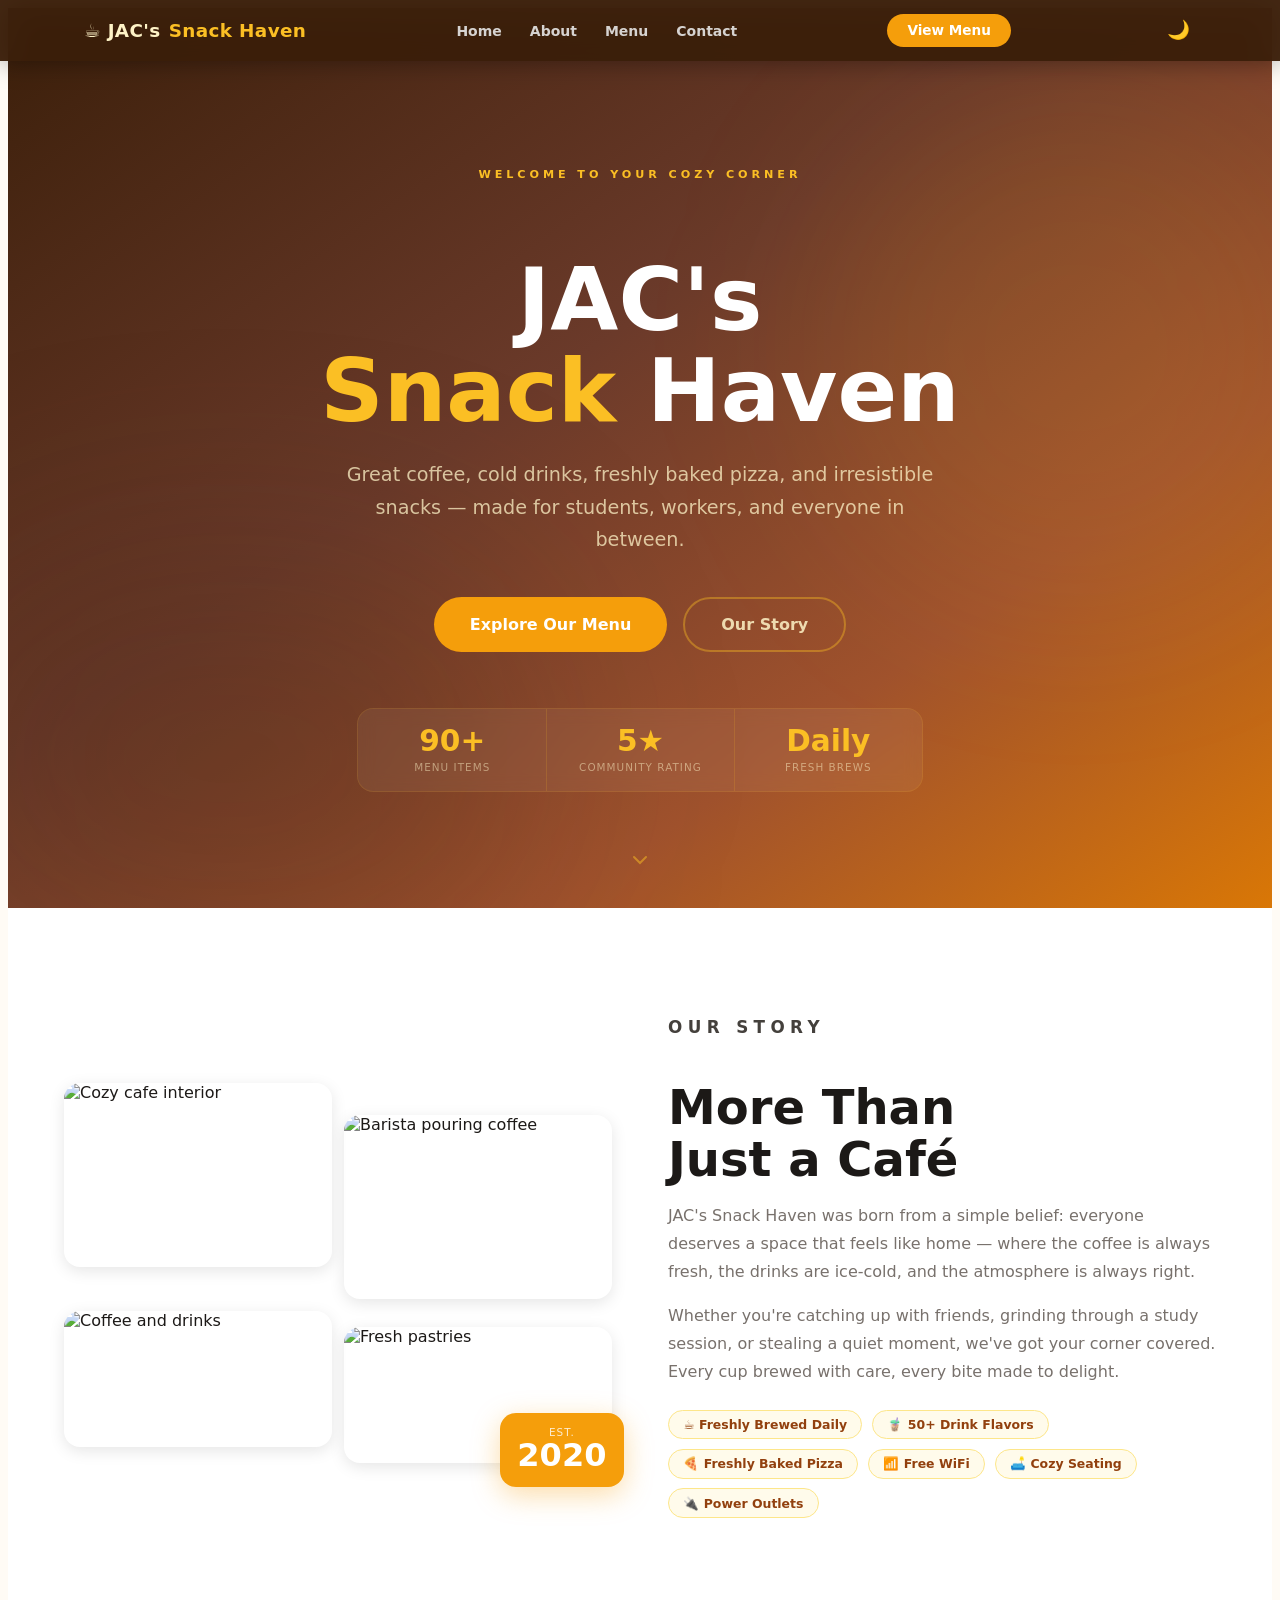
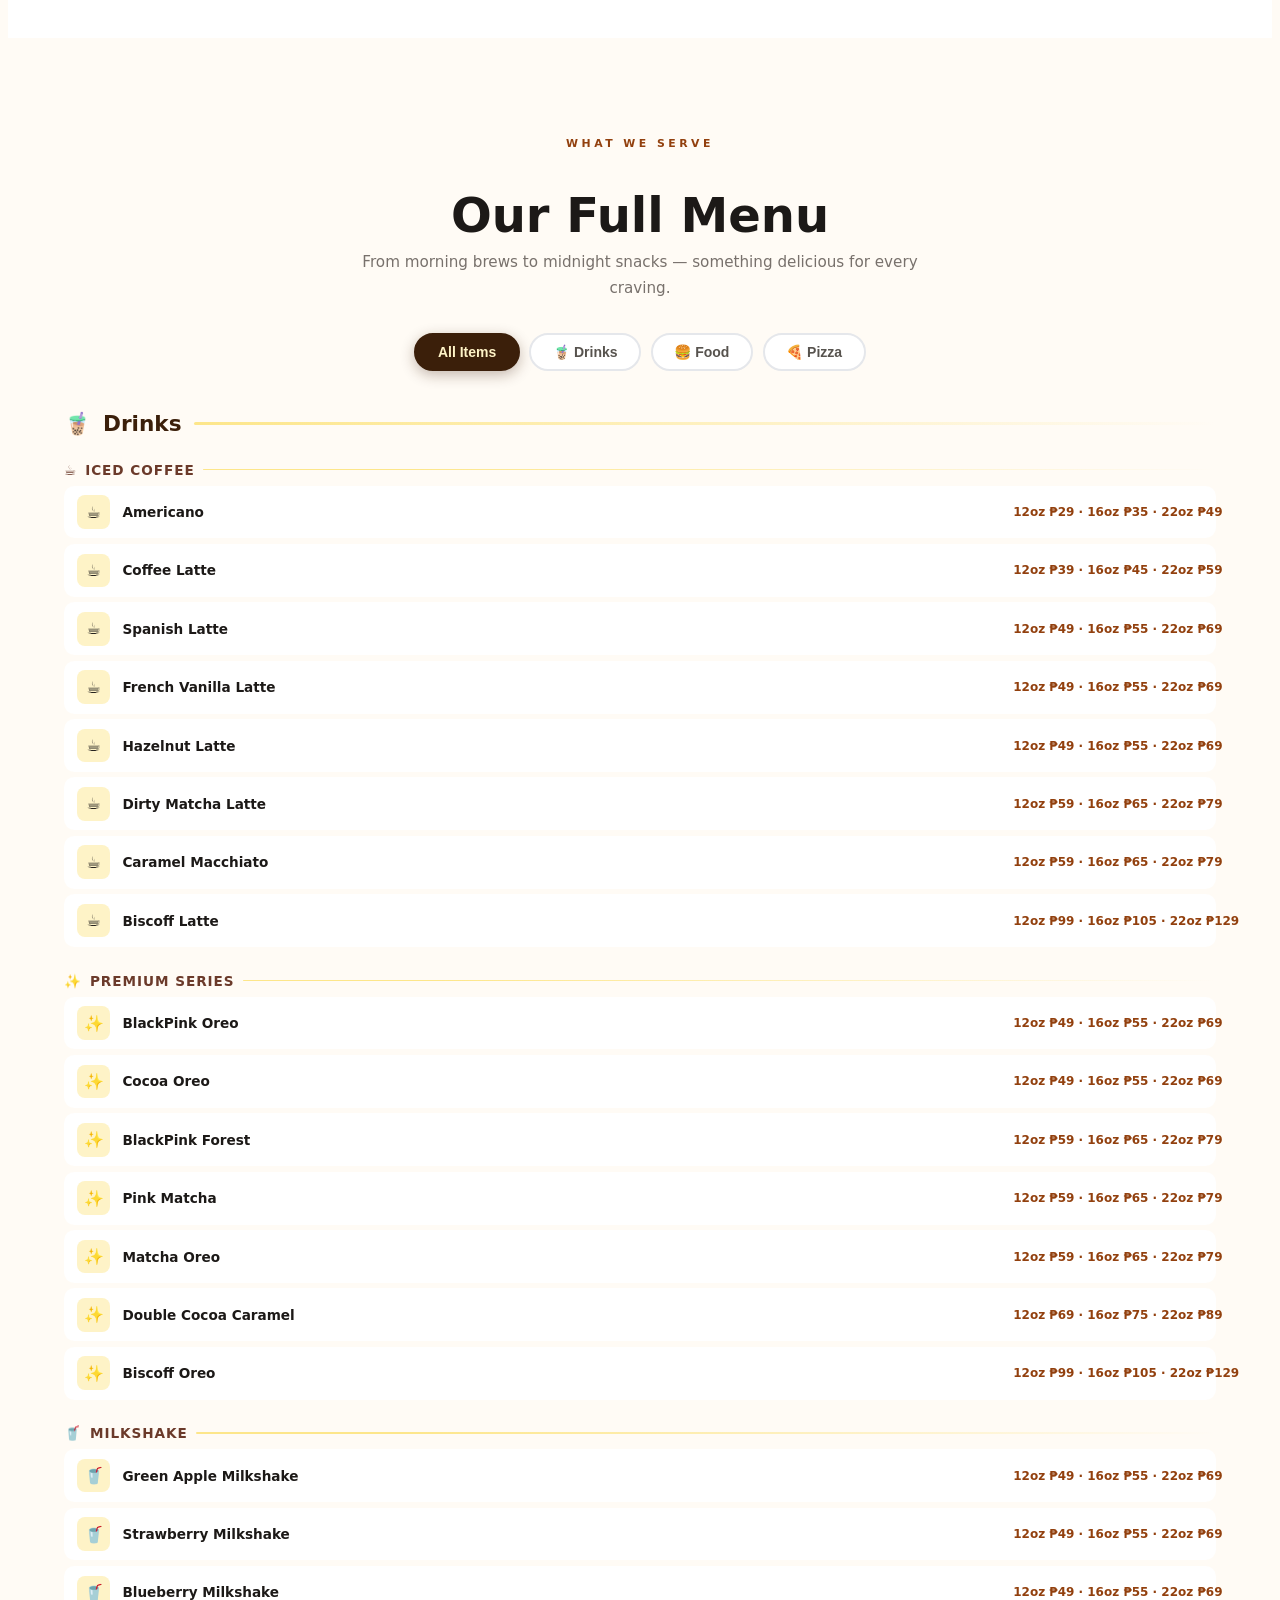
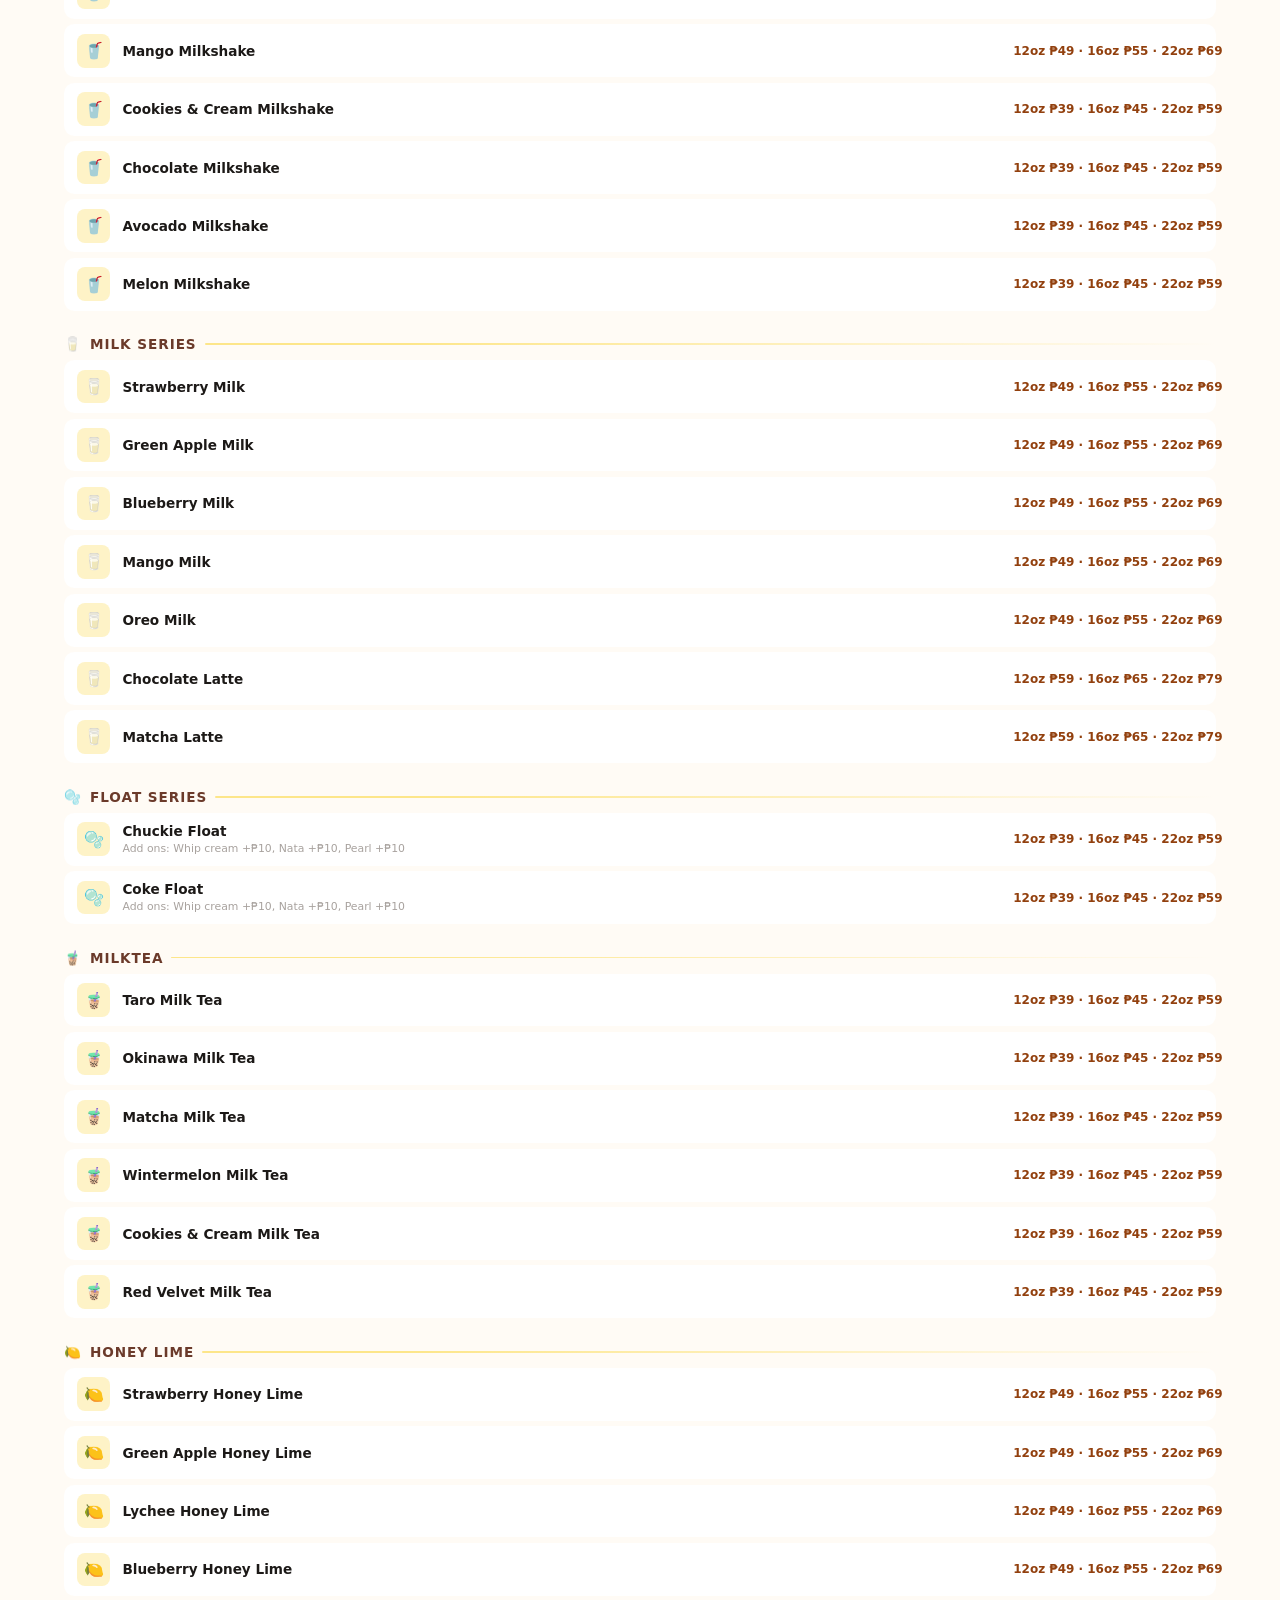
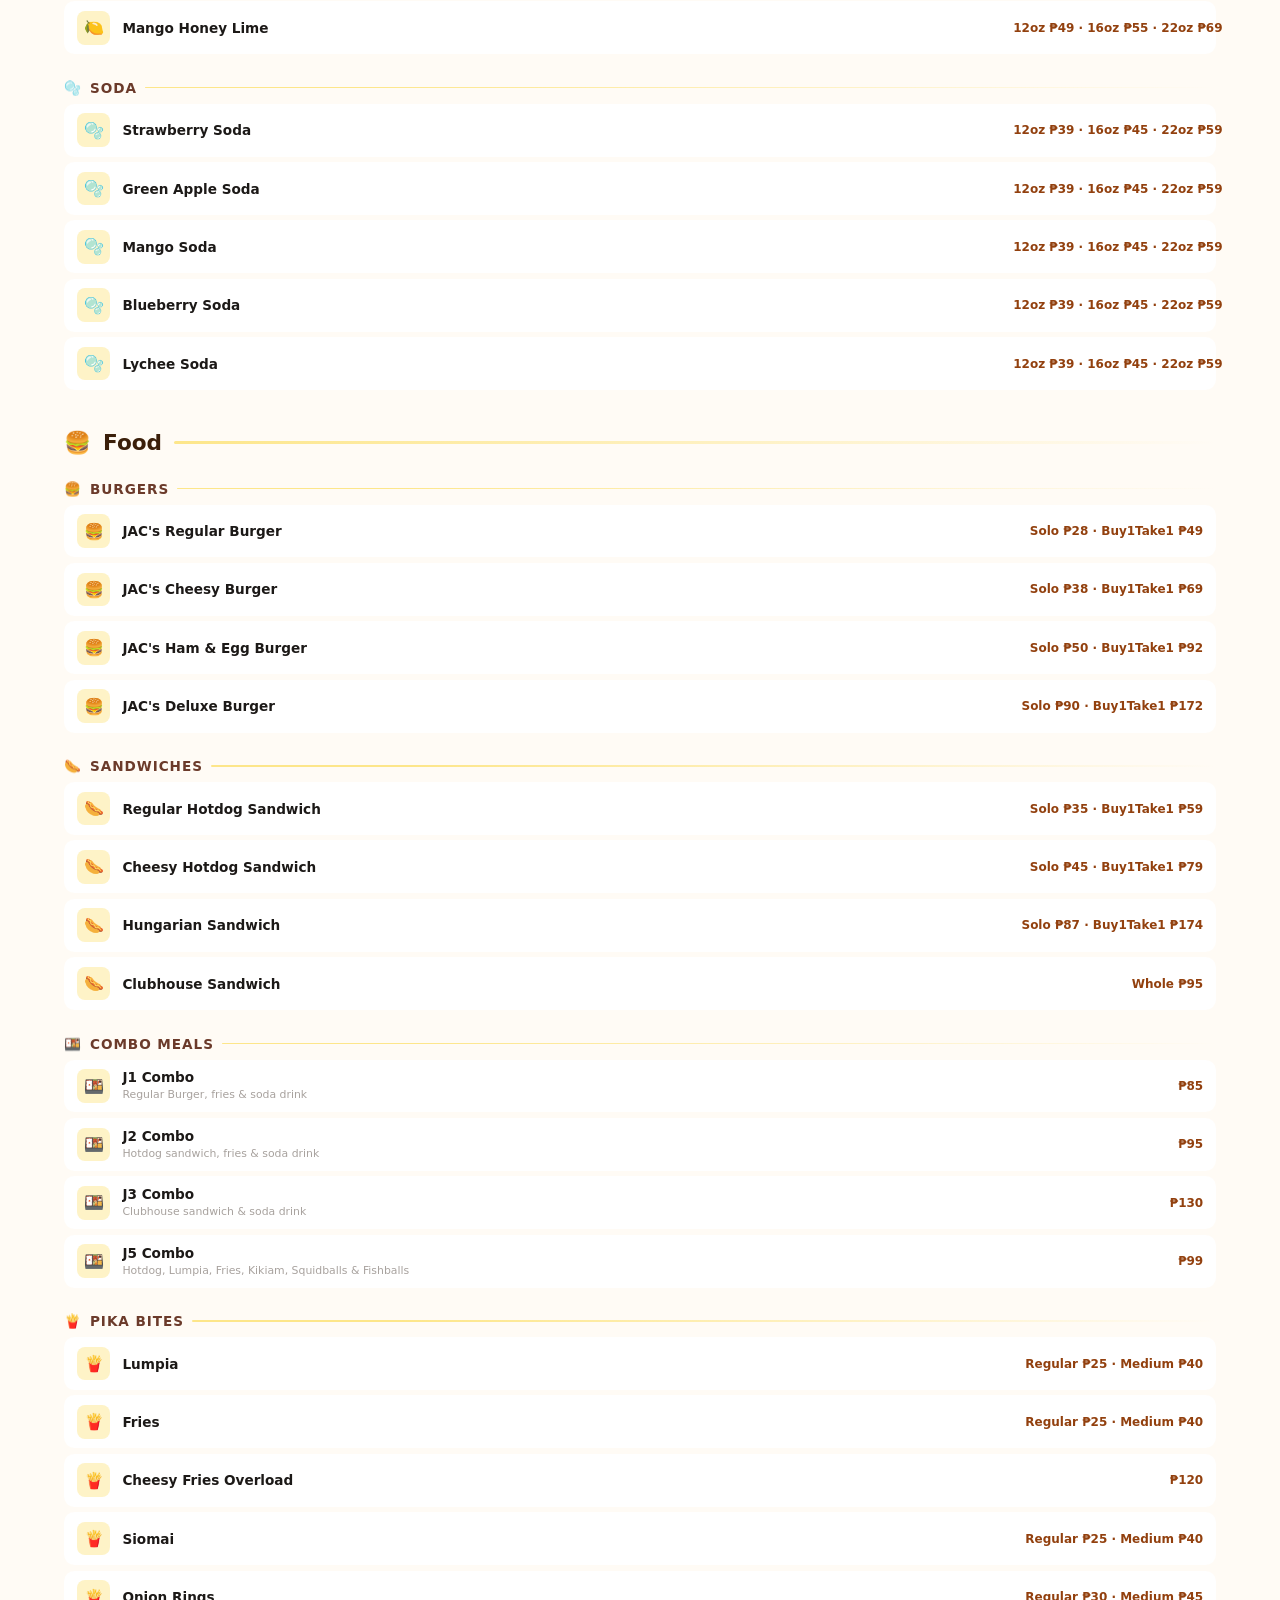
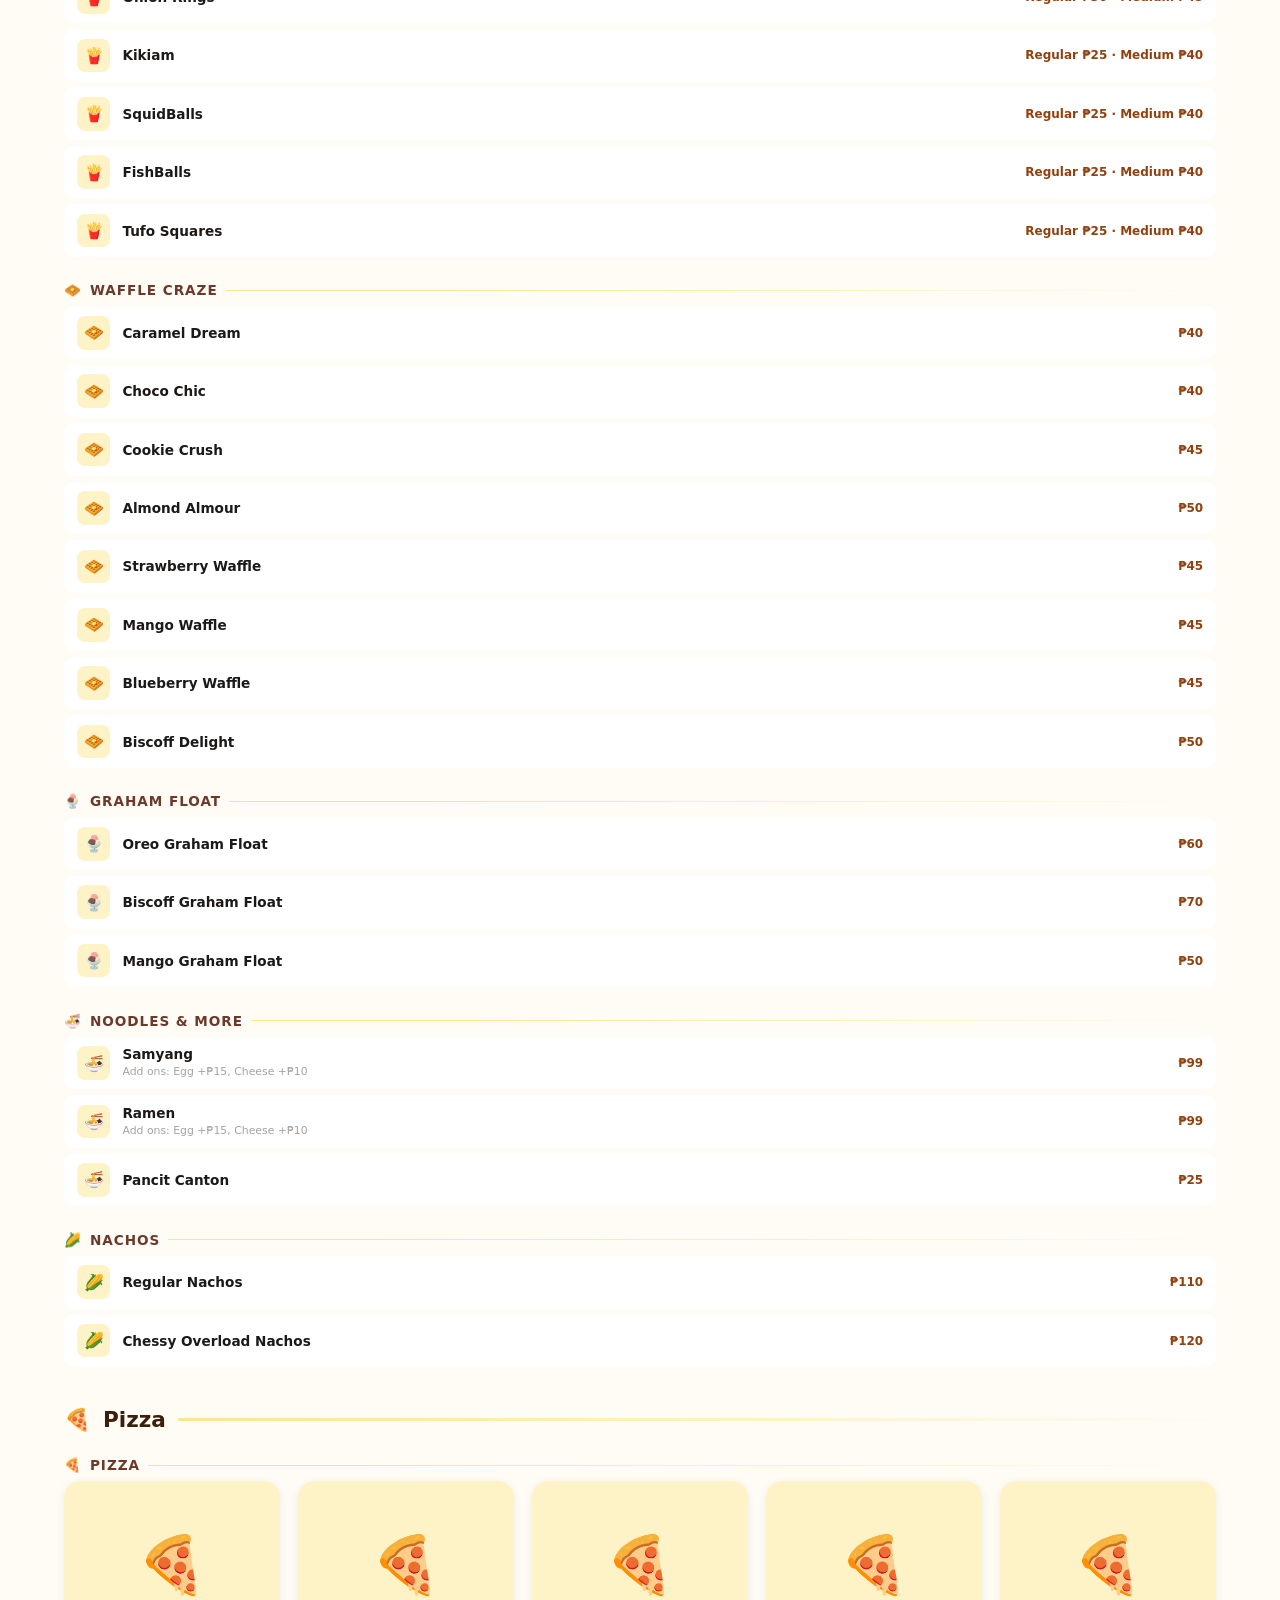
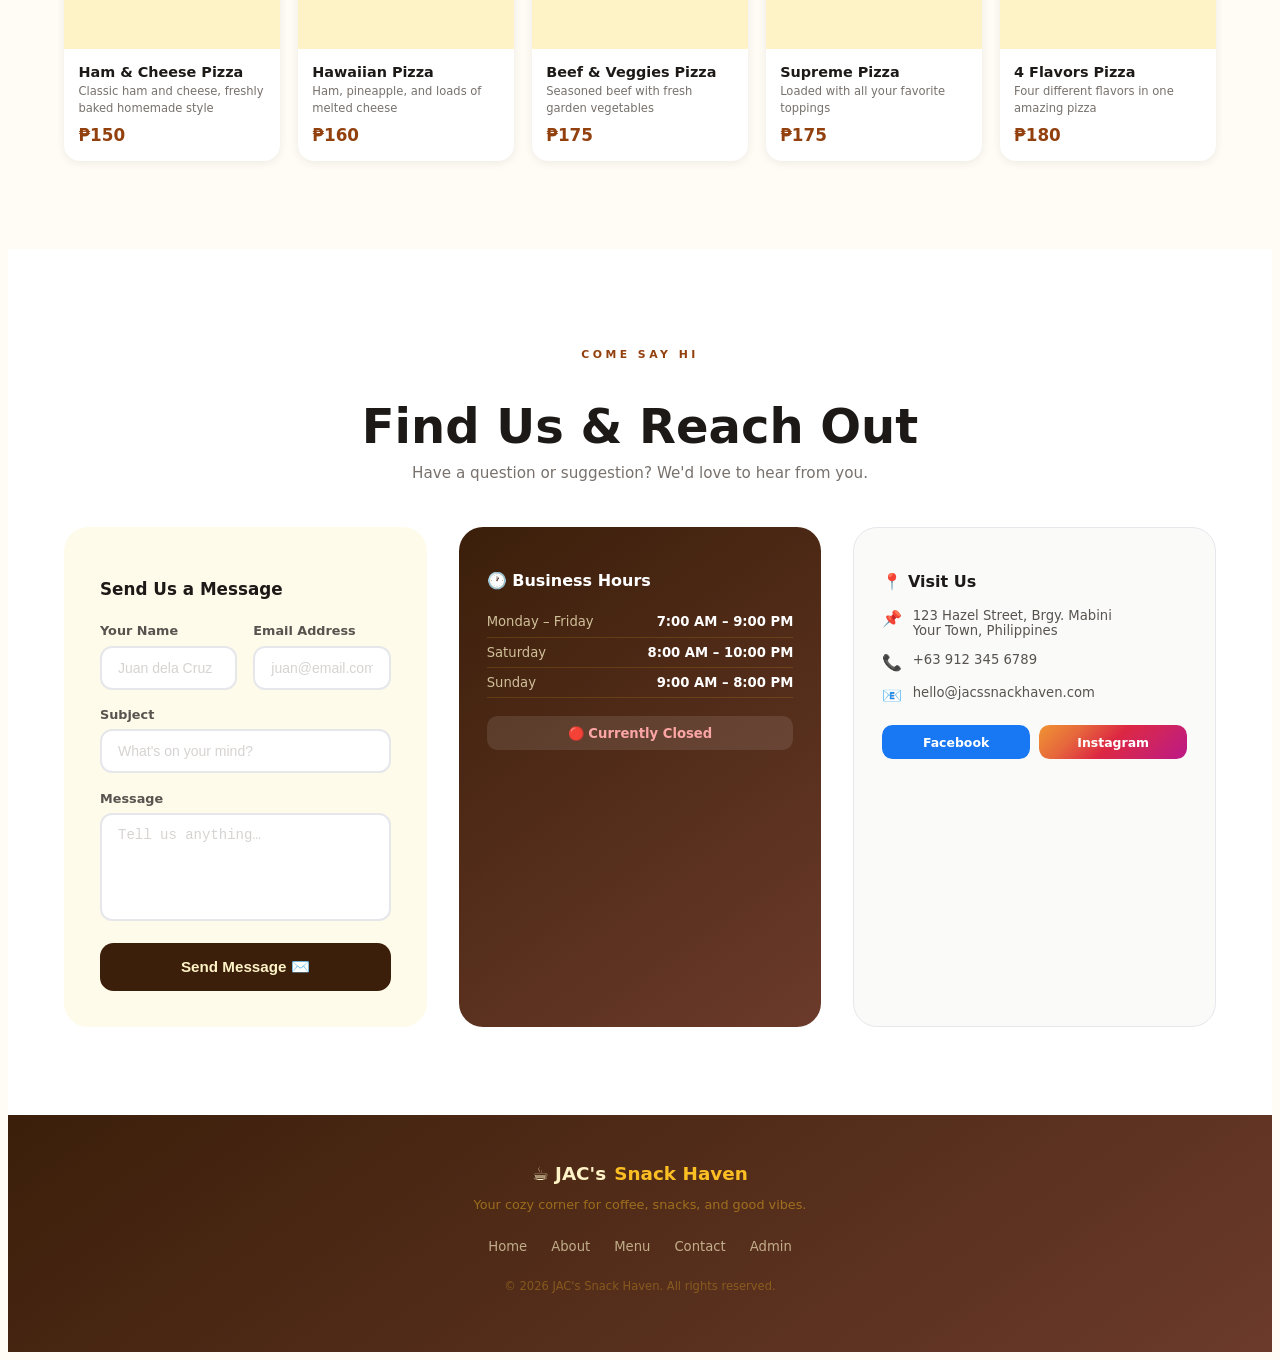
==== index.html @ d4aa2b1a "new update" ====
<!DOCTYPE html>
<html lang="en">
<head>
  <meta charset="UTF-8" />
  <meta name="viewport" content="width=device-width, initial-scale=1.0" />
  <title>JAC's Snack Haven — Coffee, Drinks & Snacks</title>
  <meta name="description" content="JAC's Snack Haven — Your cozy corner for coffee, cold drinks, pizza, and all-day snacks." />
  <link rel="stylesheet" href="css/styles.css" />
  <script>(function(){var t=localStorage.getItem('theme')||(window.matchMedia('(prefers-color-scheme: dark)').matches?'dark':'light');document.documentElement.setAttribute('data-theme',t);})();</script>
</head>

<body>

<!-- ═══════════════════════════ NAVBAR ════════════════════════════ -->
<nav id="navbar">
  <div class="nav-inner">
    <a href="#home" class="nav-logo">☕ JAC's <span>Snack Haven</span></a>

    <ul class="nav-links">
      <li><a href="#home">Home</a></li>
      <li><a href="#about">About</a></li>
      <li><a href="#menu">Menu</a></li>
      <li><a href="#contact">Contact</a></li>
    </ul>

    <a href="#menu" class="nav-cta">View Menu</a>

    <button id="darkToggle" class="dark-toggle" aria-label="Switch to dark mode" title="Toggle dark mode">🌙</button>

    <button id="hamburger" class="hamburger" aria-label="Open menu">
      <svg width="24" height="24" fill="none" stroke="currentColor" stroke-width="2" stroke-linecap="round">
        <line x1="3" y1="6"  x2="21" y2="6"/>
        <line x1="3" y1="12" x2="21" y2="12"/>
        <line x1="3" y1="18" x2="21" y2="18"/>
      </svg>
    </button>
  </div>

  <div id="mobileMenu">
    <a href="#home">Home</a>
    <a href="#about">About</a>
    <a href="#menu">Menu</a>
    <a href="#contact">Contact</a>
  </div>
</nav>


<!-- ═══════════════════════════ HERO ══════════════════════════════ -->
<section id="home" class="hero">
  <div class="hero-blob-1"></div>
  <div class="hero-blob-2"></div>

  <div class="hero-content">
    <p class="hero-eyebrow fade-up">Welcome to Your Cozy Corner</p>

    <h1 class="hero-title fade-up delay-1">
      JAC's<br><em>Snack</em> Haven
    </h1>

    <p class="hero-sub fade-up delay-2">
      Great coffee, cold drinks, freshly baked pizza, and irresistible snacks —
      made for students, workers, and everyone in between.
    </p>

    <div class="hero-btns fade-up delay-3">
      <a href="#menu"  class="btn-primary">Explore Our Menu</a>
      <a href="#about" class="btn-outline">Our Story</a>
    </div>

    <div class="hero-stats fade-up delay-4">
      <div class="hero-stat">
        <div class="hero-stat-num">90+</div>
        <div class="hero-stat-lbl">Menu Items</div>
      </div>
      <div class="hero-stat">
        <div class="hero-stat-num">5★</div>
        <div class="hero-stat-lbl">Community Rating</div>
      </div>
      <div class="hero-stat">
        <div class="hero-stat-num">Daily</div>
        <div class="hero-stat-lbl">Fresh Brews</div>
      </div>
    </div>
  </div>

  <a href="#about" class="scroll-hint" aria-label="Scroll down">
    <svg width="24" height="24" fill="none" stroke="currentColor" stroke-width="2" stroke-linecap="round">
      <polyline points="6 9 12 15 18 9"/>
    </svg>
  </a>
</section>


<!-- ═══════════════════════════ ABOUT ═════════════════════════════ -->
<section id="about" class="section">
  <div class="section-inner">
    <div class="about-grid">

      <div class="about-collage">
        <img src="https://images.unsplash.com/photo-1554118811-1e0d58224f24?w=400&h=320&fit=crop"
             alt="Cozy cafe interior" class="collage-img-1">
        <img src="https://images.unsplash.com/photo-1509042239860-f550ce710b93?w=400&h=360&fit=crop"
             alt="Barista pouring coffee" class="collage-img-2">
        <img src="https://images.unsplash.com/photo-1481833761820-0509d3217039?w=400&h=260&fit=crop"
             alt="Coffee and drinks" class="collage-img-3">
        <img src="https://images.unsplash.com/photo-1555507036-ab1f4038808a?w=400&h=260&fit=crop"
             alt="Fresh pastries" class="collage-img-4">
        <div class="about-badge">
          <div class="about-badge-small">Est.</div>
          <div class="about-badge-year">2020</div>
        </div>
      </div>

      <div class="about-body">
        <p class="section-eyebrow">Our Story</p>
        <h2 class="section-title">More Than<br>Just a Café</h2>
        <p>JAC's Snack Haven was born from a simple belief: everyone deserves a space that feels like home — where the coffee is always fresh, the drinks are ice-cold, and the atmosphere is always right.</p>
        <p>Whether you're catching up with friends, grinding through a study session, or stealing a quiet moment, we've got your corner covered. Every cup brewed with care, every bite made to delight.</p>
        <div class="pills">
          <span class="pill">☕ Freshly Brewed Daily</span>
          <span class="pill">🧋 50+ Drink Flavors</span>
          <span class="pill">🍕 Freshly Baked Pizza</span>
          <span class="pill">📶 Free WiFi</span>
          <span class="pill">🛋️ Cozy Seating</span>
          <span class="pill">🔌 Power Outlets</span>
        </div>
      </div>

    </div>
  </div>
</section>


<!-- ═══════════════════════════ MENU ══════════════════════════════ -->
<section id="menu" class="section">
  <div class="section-inner">
    <div style="text-align:center; margin-bottom:2rem;">
      <p class="section-eyebrow">What We Serve</p>
      <h2 class="section-title" style="margin-bottom:0.5rem;">Our Full Menu</h2>
      <p class="section-sub" style="margin:0 auto;">From morning brews to midnight snacks — something delicious for every craving.</p>
    </div>

    <div class="menu-tabs">
      <button class="tab-btn active" data-cat="all">All Items</button>
      <button class="tab-btn" data-cat="drinks">🧋 Drinks</button>
      <button class="tab-btn" data-cat="food">🍔 Food</button>
      <button class="tab-btn" data-cat="pizza">🍕 Pizza</button>
    </div>

    <div id="menuContent"></div>
  </div>
</section>


<!-- ═══════════════════════════ CONTACT ═══════════════════════════ -->
<section id="contact" class="section">
  <div class="section-inner">
    <div style="text-align:center; margin-bottom:2.5rem;">
      <p class="section-eyebrow">Come Say Hi</p>
      <h2 class="section-title" style="margin-bottom:0.5rem;">Find Us & Reach Out</h2>
      <p class="section-sub" style="margin:0 auto;">Have a question or suggestion? We'd love to hear from you.</p>
    </div>

    <div class="contact-grid">

      <!-- Form -->
      <div class="contact-form-wrap">
        <h3 style="font-size:1.05rem;font-weight:800;margin-bottom:1.5rem;">Send Us a Message</h3>
        <form id="contactForm" novalidate>
          <div class="form-row">
            <div class="form-group">
              <label class="form-label">Your Name</label>
              <input class="form-input" type="text" required placeholder="Juan dela Cruz">
            </div>
            <div class="form-group">
              <label class="form-label">Email Address</label>
              <input class="form-input" type="email" required placeholder="juan@email.com">
            </div>
          </div>
          <div class="form-group">
            <label class="form-label">Subject</label>
            <input class="form-input" type="text" placeholder="What's on your mind?">
          </div>
          <div class="form-group">
            <label class="form-label">Message</label>
            <textarea class="form-input" rows="5" required placeholder="Tell us anything…" style="resize:none;"></textarea>
          </div>
          <button type="submit" class="btn-submit">Send Message ✉️</button>
        </form>
        <div id="successMsg" class="success-msg">✅ Message sent! We'll get back to you soon.</div>
      </div>

      <!-- Hours -->
      <div class="hours-card">
        <h3>🕐 Business Hours</h3>
        <div class="hours-row"><span>Monday – Friday</span><span>7:00 AM – 9:00 PM</span></div>
        <div class="hours-row"><span>Saturday</span><span>8:00 AM – 10:00 PM</span></div>
        <div class="hours-row"><span>Sunday</span><span>9:00 AM – 8:00 PM</span></div>
        <div id="openStatus" class="open-badge"></div>
      </div>

      <!-- Location -->
      <div class="location-card">
        <h3>📍 Visit Us</h3>
        <div class="loc-row"><span class="loc-icon">📌</span><span>123 Hazel Street, Brgy. Mabini<br>Your Town, Philippines</span></div>
        <div class="loc-row"><span class="loc-icon">📞</span><span>+63 912 345 6789</span></div>
        <div class="loc-row"><span class="loc-icon">📧</span><span>hello@jacssnackhaven.com</span></div>
        <div class="social-row">
          <a href="#" class="social-btn social-fb">Facebook</a>
          <a href="#" class="social-btn social-ig">Instagram</a>
        </div>
      </div>

    </div>
  </div>
</section>


<!-- ═══════════════════════════ FOOTER ════════════════════════════ -->
<footer class="footer">
  <div class="footer-logo">☕ JAC's <span>Snack Haven</span></div>
  <p class="footer-tagline">Your cozy corner for coffee, snacks, and good vibes.</p>
  <ul class="footer-links">
    <li><a href="#home">Home</a></li>
    <li><a href="#about">About</a></li>
    <li><a href="#menu">Menu</a></li>
    <li><a href="#contact">Contact</a></li>
    <li><a href="admin/index.html">Admin</a></li>
  </ul>
  <p class="footer-copy">© 2026 JAC's Snack Haven. All rights reserved.</p>
</footer>


<script src="js/data.js"></script>
<script src="js/main.js"></script>
</body>
</html>
---- css/styles.css ----
/* ── Variables ──────────────────────────────────────────────────────────── */
:root {
  --brew-dark:      #3B1F0A;
  --brew-medium:    #6B3A2A;
  --brew-light:     #A0522D;
  --amber-400:      #FBBF24;
  --amber-500:      #F59E0B;
  --cream:          #FFFBF5;
  --text-main:      #1C1917;
  --text-muted:     #78716C;
  --bg-surface:     #fff;
  --bg-surface-alt: #fafaf9;
  --bg-tint:        #fffbeb;
  --border-color:   #e5e7eb;
}

/* ── Base ───────────────────────────────────────────────────────────────── */
*, *::before, *::after { box-sizing: border-box; }
html { scroll-behavior: smooth; }
body { font-family: system-ui, -apple-system, sans-serif; background: var(--cream); color: var(--text-main); -webkit-font-smoothing: antialiased; }

::-webkit-scrollbar { width: 7px; }
::-webkit-scrollbar-track { background: var(--cream); }
::-webkit-scrollbar-thumb { background: var(--brew-light); border-radius: 99px; }

/* ── Animations ─────────────────────────────────────────────────────────── */
@keyframes fadeUp {
  from { opacity: 0; transform: translateY(22px); }
  to   { opacity: 1; transform: translateY(0); }
}
@keyframes scrollBounce {
  0%, 100% { transform: translateX(-50%) translateY(0); }
  50%       { transform: translateX(-50%) translateY(-8px); }
}

.fade-up  { animation: fadeUp 0.75s ease both; }
.delay-1  { animation-delay: 0.12s; }
.delay-2  { animation-delay: 0.24s; }
.delay-3  { animation-delay: 0.38s; }
.delay-4  { animation-delay: 0.54s; }

/* ── Navbar ─────────────────────────────────────────────────────────────── */
#navbar {
  position: fixed;
  top: 0; left: 0; right: 0;
  z-index: 100;
  background: rgba(59, 31, 10, 0.96);
  backdrop-filter: blur(14px);
  -webkit-backdrop-filter: blur(14px);
  box-shadow: 0 2px 24px rgba(0,0,0,0.35);
  transition: padding 0.3s ease;
}

.nav-inner {
  max-width: 72rem;
  margin: 0 auto;
  padding: 0.85rem 1.25rem;
  display: flex;
  align-items: center;
  justify-content: space-between;
}

.nav-logo {
  display: flex; align-items: center; gap: 0.5rem;
  text-decoration: none;
  font-size: 1.15rem;
  font-weight: 800;
  color: #fef3c7;
  letter-spacing: 0.02em;
  white-space: nowrap;
}
.nav-logo span { color: var(--amber-400); }

.nav-links {
  display: flex; align-items: center; gap: 1.75rem;
  list-style: none; margin: 0; padding: 0;
}
.nav-links a {
  text-decoration: none;
  font-size: 0.875rem;
  font-weight: 600;
  color: #d6d3d1;
  transition: color 0.2s;
}
.nav-links a:hover { color: var(--amber-400); }

.nav-cta {
  display: inline-flex; align-items: center;
  background: var(--amber-500);
  color: #fff;
  font-size: 0.85rem;
  font-weight: 700;
  padding: 0.55rem 1.25rem;
  border-radius: 9999px;
  text-decoration: none;
  transition: background 0.2s, box-shadow 0.2s, transform 0.15s;
}
.nav-cta:hover {
  background: var(--amber-400);
  box-shadow: 0 6px 18px rgba(245,158,11,0.35);
  transform: translateY(-1px);
}

.hamburger {
  display: none;
  background: none;
  border: none;
  cursor: pointer;
  color: #d6d3d1;
  padding: 4px;
}
.hamburger svg { display: block; }

#mobileMenu {
  display: none;
  background: var(--brew-dark);
  border-top: 1px solid rgba(251,191,36,0.15);
  padding: 0.75rem 1.25rem 1rem;
}
#mobileMenu.open { display: block; }
#mobileMenu a {
  display: block;
  padding: 0.6rem 0;
  text-decoration: none;
  font-size: 0.9rem;
  font-weight: 600;
  color: #d6d3d1;
  border-bottom: 1px solid rgba(255,255,255,0.06);
  transition: color 0.2s;
}
#mobileMenu a:hover { color: var(--amber-400); }

@media (max-width: 767px) {
  .nav-links, .nav-cta { display: none; }
  .hamburger { display: block; }
}

/* ── Hero ───────────────────────────────────────────────────────────────── */
.hero {
  min-height: 100svh;
  display: flex; align-items: center; justify-content: center;
  position: relative;
  overflow: hidden;
  background: linear-gradient(145deg, var(--brew-dark) 0%, var(--brew-medium) 42%, var(--brew-light) 72%, #D97706 100%);
}
.hero-blob-1 {
  position: absolute; top: 5rem; right: -4rem;
  width: 520px; height: 520px;
  background: rgba(251,191,36,0.09);
  border-radius: 9999px;
  filter: blur(90px);
  pointer-events: none;
}
.hero-blob-2 {
  position: absolute; bottom: -3rem; left: -5rem;
  width: 600px; height: 400px;
  background: rgba(59,31,10,0.2);
  border-radius: 9999px;
  filter: blur(110px);
  pointer-events: none;
}
.hero-content {
  position: relative; z-index: 1;
  text-align: center;
  padding: 7rem 1.25rem 5rem;
  max-width: 56rem;
  margin: 0 auto;
}
.hero-eyebrow {
  color: var(--amber-400);
  font-size: 0.7rem;
  font-weight: 800;
  letter-spacing: 0.35em;
  text-transform: uppercase;
  margin-bottom: 1.1rem;
}
.hero-title {
  font-size: clamp(3rem, 10vw, 5.5rem);
  font-weight: 900;
  color: #fff;
  line-height: 1.04;
  margin-bottom: 1.4rem;
}
.hero-title em { color: var(--amber-400); font-style: normal; }
.hero-sub {
  font-size: clamp(1rem, 2.5vw, 1.2rem);
  color: rgba(254,243,199,0.75);
  max-width: 38rem;
  margin: 0 auto 2.5rem;
  line-height: 1.7;
}
.hero-btns {
  display: flex; flex-wrap: wrap; gap: 1rem;
  justify-content: center;
  margin-bottom: 3.5rem;
}
.btn-primary {
  display: inline-flex; align-items: center;
  background: var(--amber-500);
  color: #fff;
  font-weight: 700;
  font-size: 1rem;
  padding: 1rem 2.25rem;
  border-radius: 9999px;
  text-decoration: none;
  transition: background 0.2s, box-shadow 0.2s, transform 0.15s;
}
.btn-primary:hover {
  background: var(--amber-400);
  box-shadow: 0 8px 24px rgba(245,158,11,0.35);
  transform: translateY(-2px);
}
.btn-outline {
  display: inline-flex; align-items: center;
  border: 2px solid rgba(251,191,36,0.4);
  color: rgba(254,243,199,0.85);
  font-weight: 600;
  font-size: 1rem;
  padding: 1rem 2.25rem;
  border-radius: 9999px;
  text-decoration: none;
  transition: border-color 0.2s, color 0.2s;
}
.btn-outline:hover { border-color: var(--amber-400); color: var(--amber-400); }

.hero-stats {
  display: inline-grid;
  grid-template-columns: repeat(3, 1fr);
  background: rgba(255,255,255,0.06);
  backdrop-filter: blur(8px);
  border: 1px solid rgba(251,191,36,0.12);
  border-radius: 1rem;
  overflow: hidden;
}
.hero-stat { padding: 1.1rem 2rem; text-align: center; }
.hero-stat + .hero-stat { border-left: 1px solid rgba(251,191,36,0.15); }
.hero-stat-num {
  font-size: 1.85rem;
  font-weight: 900;
  color: var(--amber-400);
  line-height: 1;
}
.hero-stat-lbl {
  font-size: 0.65rem;
  color: rgba(254,243,199,0.5);
  text-transform: uppercase;
  letter-spacing: 0.1em;
  margin-top: 0.3rem;
}

.scroll-hint {
  position: absolute;
  bottom: 2rem; left: 50%;
  transform: translateX(-50%);
  color: rgba(251,191,36,0.5);
  text-decoration: none;
  transition: color 0.2s;
  animation: scrollBounce 1.8s ease-in-out infinite;
}
.scroll-hint:hover { color: var(--amber-400); }

/* ── Section shared ─────────────────────────────────────────────────────── */
.section { padding: 5.5rem 1.25rem; }
.section-inner { max-width: 72rem; margin: 0 auto; }

#about   { background: var(--bg-surface); }
#menu    { background: var(--cream); }
#contact { background: var(--bg-surface); }
.section-eyebrow {
  font-size: 0.68rem;
  font-weight: 800;
  letter-spacing: 0.32em;
  text-transform: uppercase;
  color: #92400e;
  margin-bottom: 0.65rem;
}
.section-title {
  font-size: clamp(2rem, 5vw, 3rem);
  font-weight: 900;
  color: var(--text-main);
  line-height: 1.08;
  margin-bottom: 1rem;
}
.section-sub {
  color: var(--text-muted);
  max-width: 36rem;
  line-height: 1.7;
  font-size: 0.95rem;
}

/* ── About ──────────────────────────────────────────────────────────────── */
.about-grid {
  display: grid;
  grid-template-columns: 1fr 1fr;
  gap: 3.5rem;
  align-items: center;
}
@media (max-width: 767px) {
  .about-grid { grid-template-columns: 1fr; gap: 2rem; }
}

.about-collage {
  display: grid;
  grid-template-columns: 1fr 1fr;
  gap: 0.75rem;
  position: relative;
}
.about-collage img {
  width: 100%; object-fit: cover;
  border-radius: 1rem;
  box-shadow: 0 4px 16px rgba(0,0,0,0.1);
}
.collage-img-1 { height: 11.5rem; }
.collage-img-2 { height: 11.5rem; margin-top: 2rem; }
.collage-img-3 { height: 8.5rem; }
.collage-img-4 { height: 8.5rem; margin-top: 1rem; }

.about-badge {
  position: absolute;
  bottom: -1.5rem; right: -0.75rem;
  background: var(--amber-500);
  color: #fff;
  border-radius: 1rem;
  padding: 0.85rem 1.1rem;
  text-align: center;
  box-shadow: 0 8px 28px rgba(245,158,11,0.35);
  line-height: 1.1;
}
.about-badge-small { font-size: 0.65rem; text-transform: uppercase; letter-spacing: 0.1em; opacity: 0.8; }
.about-badge-year  { font-size: 2rem; font-weight: 900; }

.about-body { padding-bottom: 2rem; }
.about-body p { color: var(--text-muted); line-height: 1.75; margin-bottom: 1rem; }
.about-body p:first-of-type { font-size: 1.05rem; color: #44403c; }

.pills { display: flex; flex-wrap: wrap; gap: 0.6rem; margin-top: 1.5rem; }
.pill {
  display: inline-flex; align-items: center; gap: 0.35rem;
  background: #fffbeb;
  border: 1.5px solid #fde68a;
  color: #92400e;
  font-size: 0.78rem;
  font-weight: 600;
  padding: 0.4rem 0.9rem;
  border-radius: 9999px;
}

/* ── Menu Section ───────────────────────────────────────────────────────── */
.menu-tabs {
  display: flex;
  flex-wrap: wrap;
  justify-content: center;
  gap: 0.6rem;
  margin-bottom: 2rem;
}
.tab-btn {
  padding: 0.55rem 1.35rem;
  border-radius: 9999px;
  font-size: 0.875rem;
  font-weight: 600;
  border: 2px solid var(--border-color);
  background: var(--bg-surface);
  color: #57534e;
  cursor: pointer;
  transition: all 0.2s ease;
  white-space: nowrap;
}
.tab-btn:hover { border-color: #F59E0B; color: #92400e; }
.tab-btn.active {
  background: var(--brew-dark);
  color: #fef3c7;
  border-color: var(--brew-dark);
  box-shadow: 0 4px 14px rgba(59,31,10,0.3);
}

/* Category heading inside "All" tab */
.cat-header {
  display: flex; align-items: center; gap: 0.75rem;
  margin: 2.5rem 0 0.4rem;
  font-size: 1.35rem;
  font-weight: 900;
  color: var(--brew-dark);
}
.cat-header::after {
  content: '';
  flex: 1;
  height: 3px;
  background: linear-gradient(to right, #fde68a, transparent);
  border-radius: 99px;
}

/* Subcategory heading */
.sub-header {
  display: flex; align-items: center; gap: 0.5rem;
  margin: 1.6rem 0 0.5rem;
  font-size: 0.85rem;
  font-weight: 800;
  color: var(--brew-medium);
  text-transform: uppercase;
  letter-spacing: 0.07em;
}
.sub-header::after {
  content: '';
  flex: 1;
  height: 1.5px;
  background: linear-gradient(to right, #fde68a 20%, transparent);
  border-radius: 99px;
}

/* List of menu items (drinks / food) */
.menu-list {
  display: flex;
  flex-direction: column;
  gap: 0.35rem;
}

.menu-row {
  display: flex;
  align-items: center;
  gap: 0.75rem;
  padding: 0.6rem 0.8rem;
  border-radius: 0.65rem;
  background: var(--bg-surface);
  transition: background 0.15s, transform 0.15s;
}
.menu-row:hover { background: var(--bg-tint); transform: translateX(3px); }
.menu-row.unavailable { opacity: 0.38; pointer-events: none; }

.item-icon {
  width: 2.1rem; height: 2.1rem;
  display: flex; align-items: center; justify-content: center;
  background: #fef3c7;
  border-radius: 0.5rem;
  font-size: 1rem;
  flex-shrink: 0;
}
.item-info { flex: 1; min-width: 0; }
.item-name {
  font-weight: 600;
  font-size: 0.85rem;
  color: var(--text-main);
  white-space: nowrap;
  overflow: hidden;
  text-overflow: ellipsis;
}
.item-desc {
  font-size: 0.68rem;
  color: #a8a29e;
  margin-top: 2px;
  line-height: 1.4;
}
.item-price {
  font-size: 0.75rem;
  font-weight: 700;
  color: #92400e;
  text-align: right;
  flex-shrink: 0;
  max-width: 190px;
  white-space: nowrap;
}
.sold-out-tag {
  display: inline-block;
  background: #fef2f2;
  color: #ef4444;
  font-size: 0.58rem;
  font-weight: 700;
  padding: 1px 5px;
  border-radius: 4px;
  vertical-align: middle;
  margin-left: 4px;
  text-transform: uppercase;
}

/* Pizza card grid */
.pizza-grid {
  display: grid;
  grid-template-columns: repeat(auto-fill, minmax(190px, 1fr));
  gap: 1.1rem;
}

.pizza-card {
  background: var(--bg-surface);
  border-radius: 1rem;
  overflow: hidden;
  box-shadow: 0 2px 10px rgba(0,0,0,0.07);
  transition: transform 0.25s ease, box-shadow 0.25s ease;
}
.pizza-card:hover {
  transform: translateY(-5px);
  box-shadow: 0 14px 32px rgba(0,0,0,0.12);
}
.pizza-card.unavailable { opacity: 0.4; }

.pizza-img {
  height: 10.5rem;
  overflow: hidden;
  background: #fef3c7;
  display: flex; align-items: center; justify-content: center;
}
.pizza-img img { width: 100%; height: 100%; object-fit: cover; transition: transform 0.4s ease; }
.pizza-card:hover .pizza-img img { transform: scale(1.07); }
.pizza-img-ph { font-size: 3.5rem; line-height: 1; }

.pizza-body { padding: 0.9rem 0.9rem 1rem; }
.pizza-name { font-weight: 700; font-size: 0.9rem; color: var(--text-main); }
.pizza-desc { font-size: 0.72rem; color: var(--text-muted); margin-top: 0.2rem; line-height: 1.45; }
.pizza-price { font-size: 1.05rem; font-weight: 800; color: #92400e; margin-top: 0.55rem; }

/* ── Contact & Hours ────────────────────────────────────────────────────── */
.contact-grid {
  display: grid;
  grid-template-columns: 1fr 1fr 1fr;
  gap: 2rem;
}
@media (max-width: 1023px) {
  .contact-grid { grid-template-columns: 1fr 1fr; }
  .contact-form-wrap { grid-column: 1 / -1; }
}
@media (max-width: 599px) {
  .contact-grid { grid-template-columns: 1fr; }
}

.contact-form-wrap {
  background: var(--bg-tint);
  border-radius: 1.5rem;
  padding: 2.25rem;
}
.form-label {
  display: block;
  font-size: 0.8rem;
  font-weight: 700;
  color: #57534e;
  margin-bottom: 0.45rem;
}
.form-input {
  width: 100%;
  background: var(--bg-surface);
  border: 2px solid var(--border-color);
  border-radius: 0.75rem;
  padding: 0.75rem 1rem;
  font-size: 0.875rem;
  color: var(--text-main);
  outline: none;
  transition: border-color 0.2s, box-shadow 0.2s;
}
.form-input:focus {
  border-color: var(--amber-500);
  box-shadow: 0 0 0 3px rgba(245,158,11,0.15);
}
.form-input::placeholder { color: #d6d3d1; }
.form-row { display: grid; grid-template-columns: 1fr 1fr; gap: 1rem; }
@media (max-width: 479px) { .form-row { grid-template-columns: 1fr; } }

.form-group { margin-bottom: 1.1rem; }

.btn-submit {
  width: 100%;
  background: var(--brew-dark);
  color: #fef3c7;
  font-weight: 700;
  font-size: 0.95rem;
  padding: 0.95rem;
  border-radius: 0.85rem;
  border: none;
  cursor: pointer;
  transition: background 0.2s, box-shadow 0.2s, transform 0.15s;
}
.btn-submit:hover {
  background: var(--brew-medium);
  box-shadow: 0 8px 22px rgba(59,31,10,0.2);
  transform: translateY(-1px);
}
.btn-submit:active { transform: scale(0.98); }

.success-msg {
  display: none;
  margin-top: 1rem;
  background: #f0fdf4;
  border: 1.5px solid #86efac;
  color: #166534;
  border-radius: 0.75rem;
  padding: 0.85rem 1rem;
  text-align: center;
  font-weight: 600;
  font-size: 0.875rem;
}
.success-msg.show { display: block; }

.hours-card {
  border-radius: 1.5rem;
  padding: 1.75rem;
  color: #fff;
  background: linear-gradient(145deg, var(--brew-dark), var(--brew-medium));
}
.hours-card h3 { font-size: 1rem; font-weight: 800; margin-bottom: 1.1rem; }
.hours-row {
  display: flex; justify-content: space-between; align-items: center;
  font-size: 0.825rem; color: rgba(254,243,199,0.75);
  padding: 0.45rem 0;
  border-bottom: 1px solid rgba(251,191,36,0.15);
}
.hours-row:last-of-type { border-bottom: none; }
.hours-row span:last-child { font-weight: 700; color: #fff; }
.open-badge {
  margin-top: 1.1rem;
  background: rgba(255,255,255,0.1);
  border-radius: 0.65rem;
  padding: 0.6rem 1rem;
  text-align: center;
  font-size: 0.825rem;
  font-weight: 700;
}

.location-card {
  background: var(--bg-surface-alt);
  border: 1.5px solid var(--border-color);
  border-radius: 1.5rem;
  padding: 1.75rem;
}
.location-card h3 { font-size: 1rem; font-weight: 800; color: var(--text-main); margin-bottom: 1.1rem; }
.loc-row {
  display: flex; align-items: flex-start; gap: 0.65rem;
  font-size: 0.825rem; color: #57534e;
  margin-bottom: 0.85rem;
}
.loc-icon { font-size: 1rem; flex-shrink: 0; margin-top: 0.05rem; }
.social-row { display: grid; grid-template-columns: 1fr 1fr; gap: 0.6rem; margin-top: 1.25rem; }
.social-btn {
  display: flex; align-items: center; justify-content: center;
  padding: 0.6rem;
  border-radius: 0.65rem;
  font-size: 0.78rem;
  font-weight: 700;
  color: #fff;
  text-decoration: none;
  transition: opacity 0.2s;
}
.social-btn:hover { opacity: 0.88; }
.social-fb   { background: #1877F2; }
.social-ig   { background: linear-gradient(135deg, #f09433, #e6683c, #dc2743, #cc2366, #bc1888); }

/* ── Footer ─────────────────────────────────────────────────────────────── */
.footer {
  background: linear-gradient(145deg, var(--brew-dark), var(--brew-medium));
  color: rgba(254,243,199,0.7);
  padding: 3rem 1.25rem;
  text-align: center;
}
.footer-logo {
  display: flex; align-items: center; justify-content: center; gap: 0.5rem;
  font-size: 1.15rem; font-weight: 800;
  color: #fef3c7;
  margin-bottom: 0.5rem;
}
.footer-logo span { color: var(--amber-400); }
.footer-tagline { font-size: 0.8rem; color: rgba(251,191,36,0.45); margin-bottom: 1.5rem; }
.footer-links {
  display: flex; flex-wrap: wrap; justify-content: center; gap: 1.5rem;
  margin-bottom: 1.5rem;
  list-style: none; padding: 0; margin-top: 0;
}
.footer-links a { color: rgba(254,243,199,0.65); text-decoration: none; font-size: 0.825rem; transition: color 0.2s; }
.footer-links a:hover { color: var(--amber-400); }
.footer-copy { font-size: 0.72rem; color: rgba(251,191,36,0.3); }

/* ── Dark mode ──────────────────────────────────────────────────────────── */
body {
  transition: background-color 0.3s ease, color 0.3s ease;
}

.dark-toggle {
  background: none;
  border: none;
  cursor: pointer;
  color: #d6d3d1;
  padding: 4px 6px;
  font-size: 1.15rem;
  line-height: 1;
  border-radius: 0.5rem;
  transition: color 0.2s, background 0.2s;
}
.dark-toggle:hover { background: rgba(255,255,255,0.08); }

[data-theme="dark"] {
  --cream:          #0f0a06;
  --text-main:      #fef3c7;
  --text-muted:     #a8a29e;
  --bg-surface:     #1a1209;
  --bg-surface-alt: #231810;
  --bg-tint:        #2a1e0d;
  --border-color:   #3d2814;
}

[data-theme="dark"] ::-webkit-scrollbar-track { background: #0f0a06; }
[data-theme="dark"] ::-webkit-scrollbar-thumb { background: var(--brew-medium); }

[data-theme="dark"] .section-eyebrow { color: var(--amber-400); }
[data-theme="dark"] .section-sub     { color: var(--text-muted); }

[data-theme="dark"] .cat-header { color: var(--amber-400); }
[data-theme="dark"] .sub-header { color: #d97706; }

[data-theme="dark"] .about-body p              { color: var(--text-muted); }
[data-theme="dark"] .about-body p:first-of-type { color: var(--text-main); }

[data-theme="dark"] .pill {
  background: #2a1e0d;
  border-color: #5d3a1a;
  color: var(--amber-400);
}

[data-theme="dark"] .tab-btn { color: var(--text-muted); }
[data-theme="dark"] .tab-btn:hover { border-color: var(--amber-500); color: var(--amber-400); }
[data-theme="dark"] .tab-btn.active {
  background: var(--amber-500);
  color: #fff;
  border-color: var(--amber-500);
  box-shadow: 0 4px 14px rgba(245,158,11,0.3);
}

[data-theme="dark"] .menu-row:hover { background: var(--bg-tint); }
[data-theme="dark"] .item-icon  { background: #2a1e0d; }
[data-theme="dark"] .item-name  { color: var(--text-main); }
[data-theme="dark"] .item-price { color: var(--amber-400); }
[data-theme="dark"] .item-desc  { color: var(--text-muted); }

[data-theme="dark"] .sold-out-tag {
  background: #450a0a;
  color: #fca5a5;
}

[data-theme="dark"] .pizza-card {
  box-shadow: 0 2px 10px rgba(0,0,0,0.35);
}
[data-theme="dark"] .pizza-card:hover {
  box-shadow: 0 14px 32px rgba(0,0,0,0.45);
}
[data-theme="dark"] .pizza-img   { background: #2a1e0d; }
[data-theme="dark"] .pizza-name  { color: var(--text-main); }
[data-theme="dark"] .pizza-desc  { color: var(--text-muted); }
[data-theme="dark"] .pizza-price { color: var(--amber-400); }

[data-theme="dark"] .contact-form-wrap h3 { color: var(--text-main); }
[data-theme="dark"] .form-label           { color: var(--text-muted); }
[data-theme="dark"] .form-input           { color: var(--text-main); }
[data-theme="dark"] .form-input::placeholder { color: #5d4e42; }

[data-theme="dark"] .success-msg {
  background: #052e16;
  border-color: #166534;
  color: #86efac;
}

[data-theme="dark"] .location-card h3 { color: var(--text-main); }
[data-theme="dark"] .loc-row          { color: var(--text-muted); }
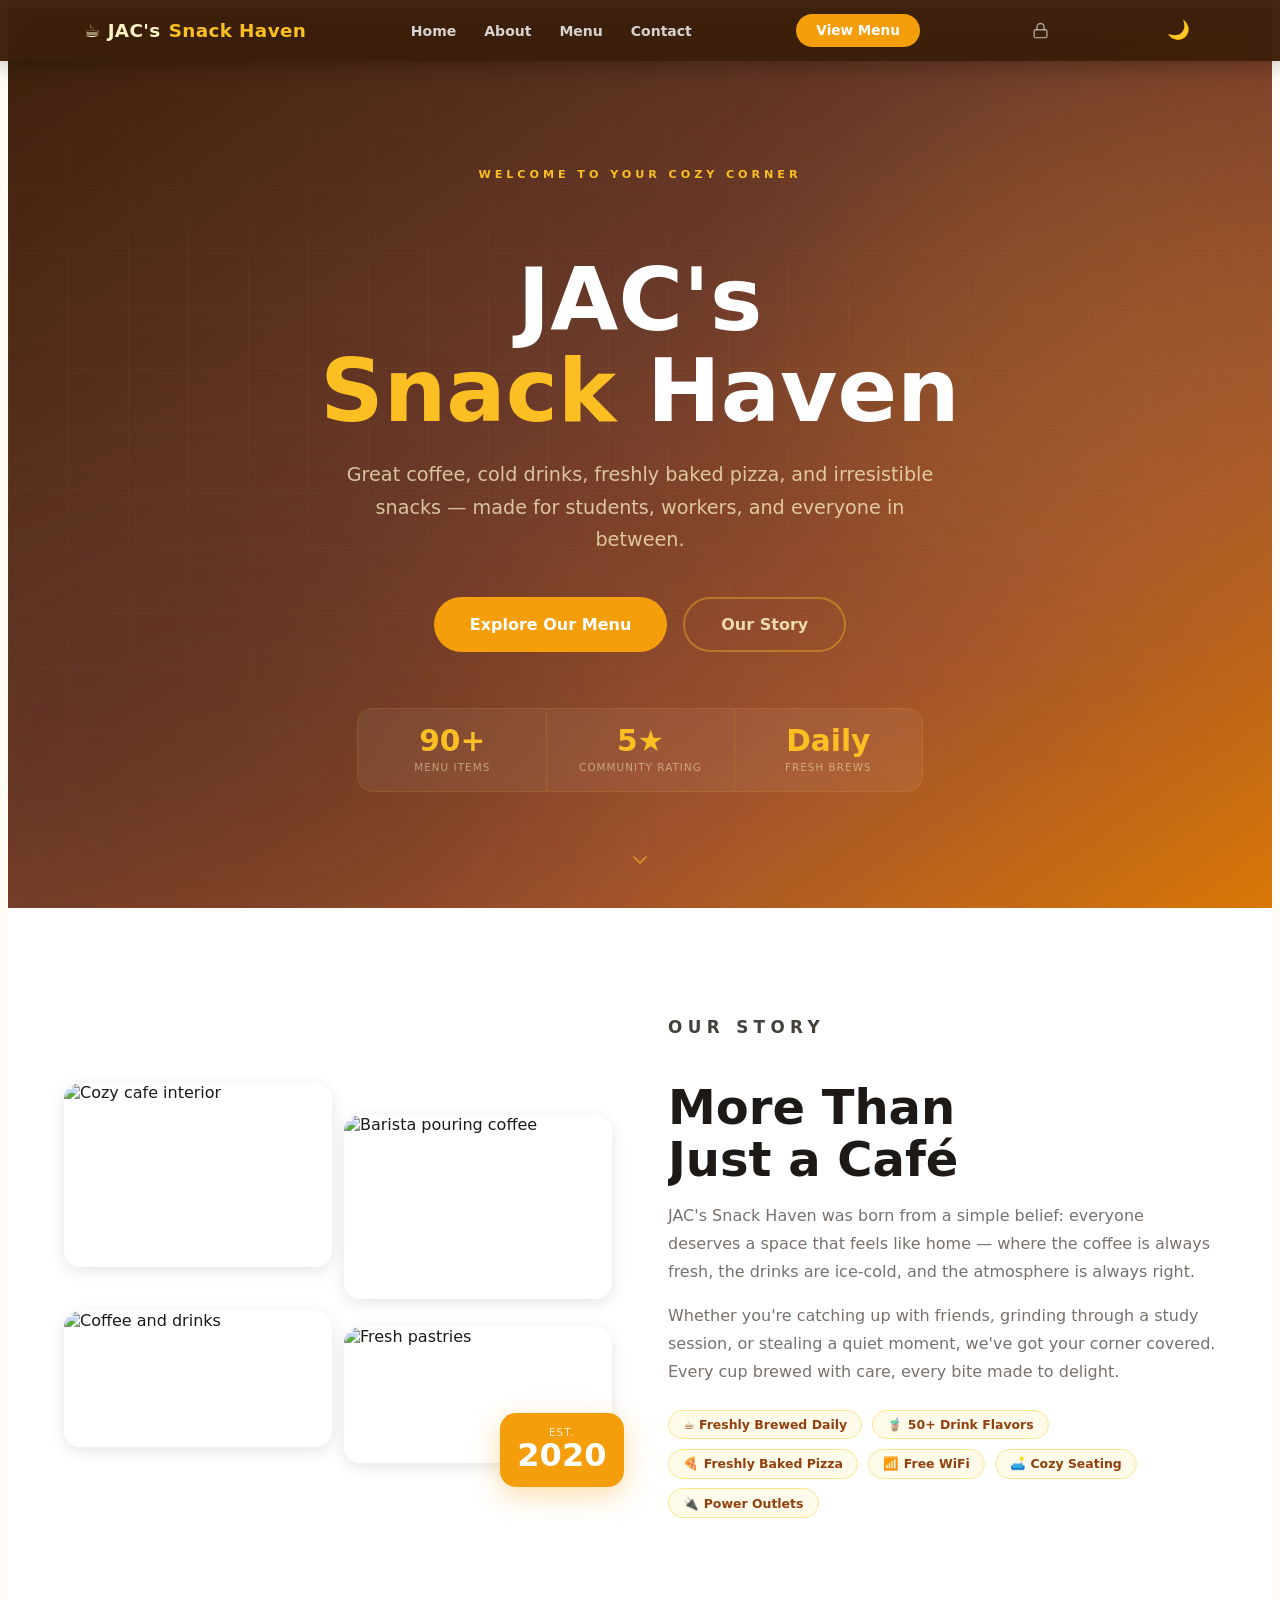
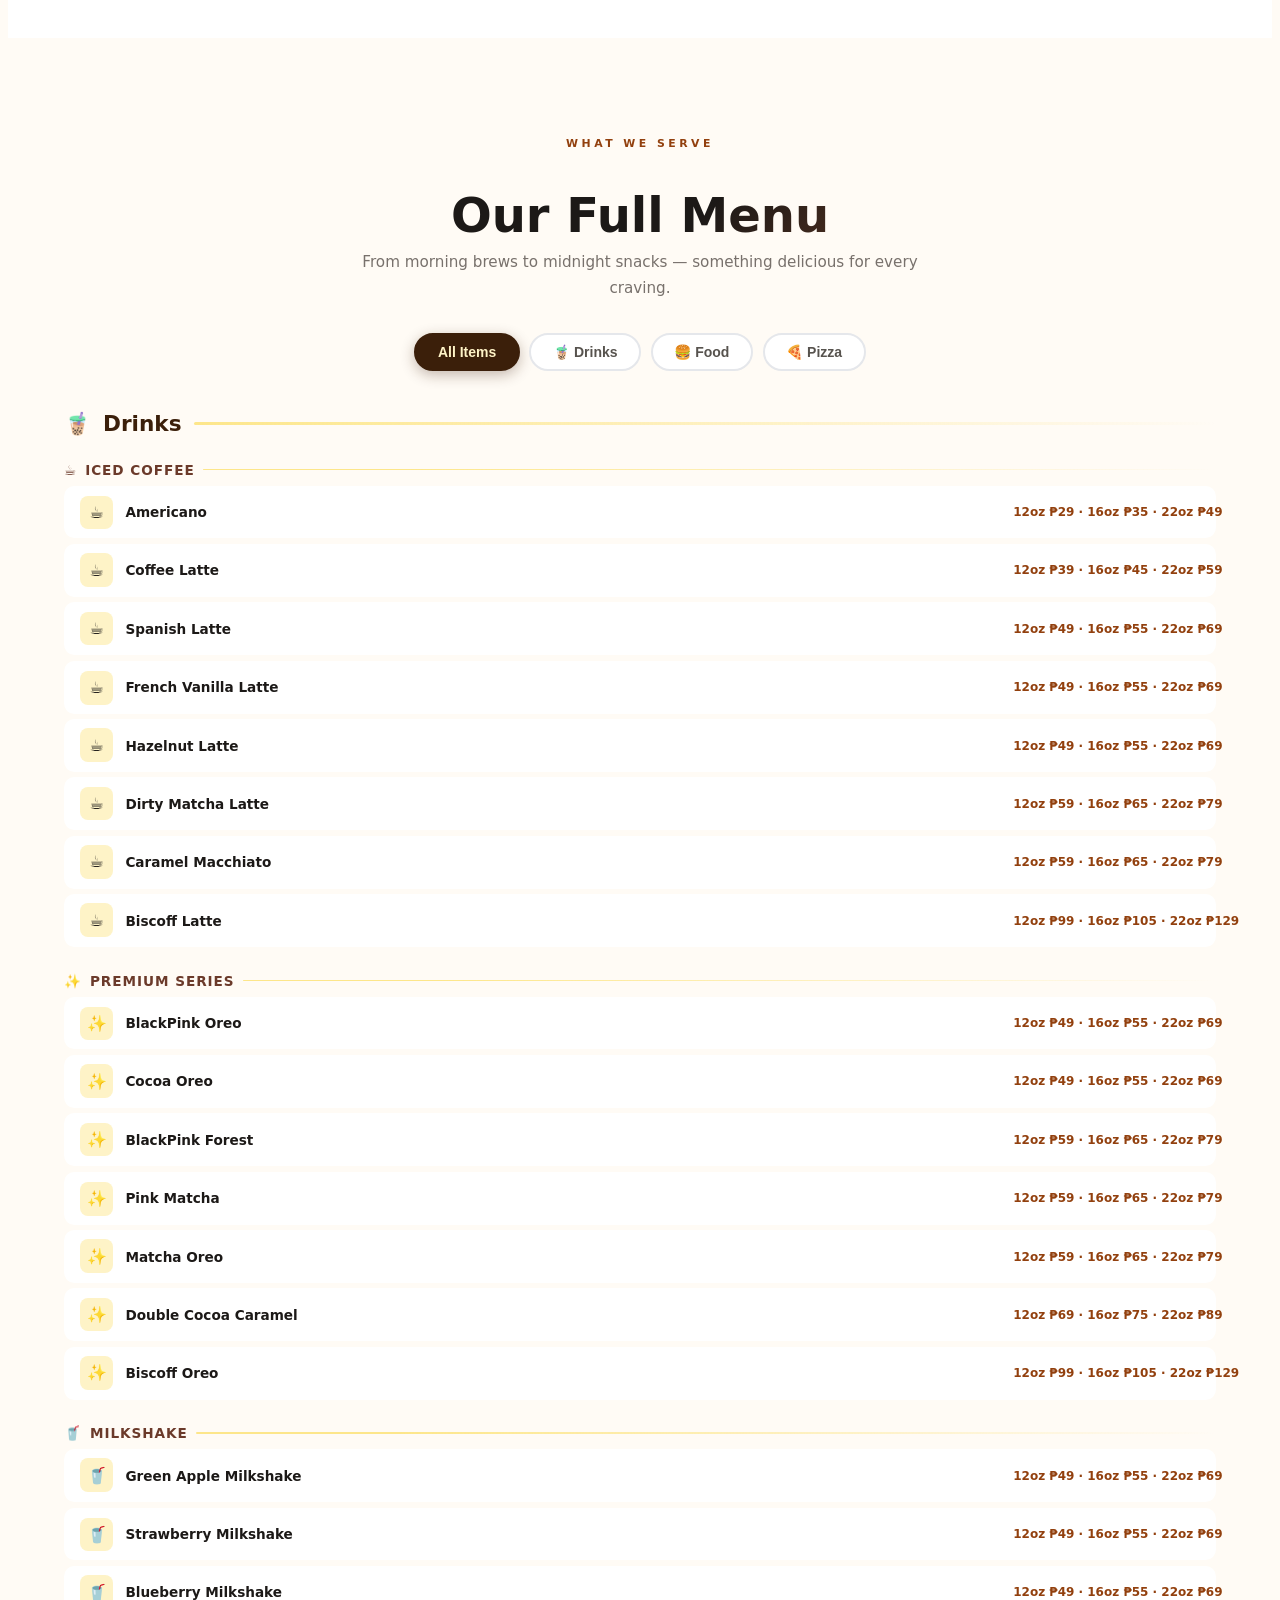
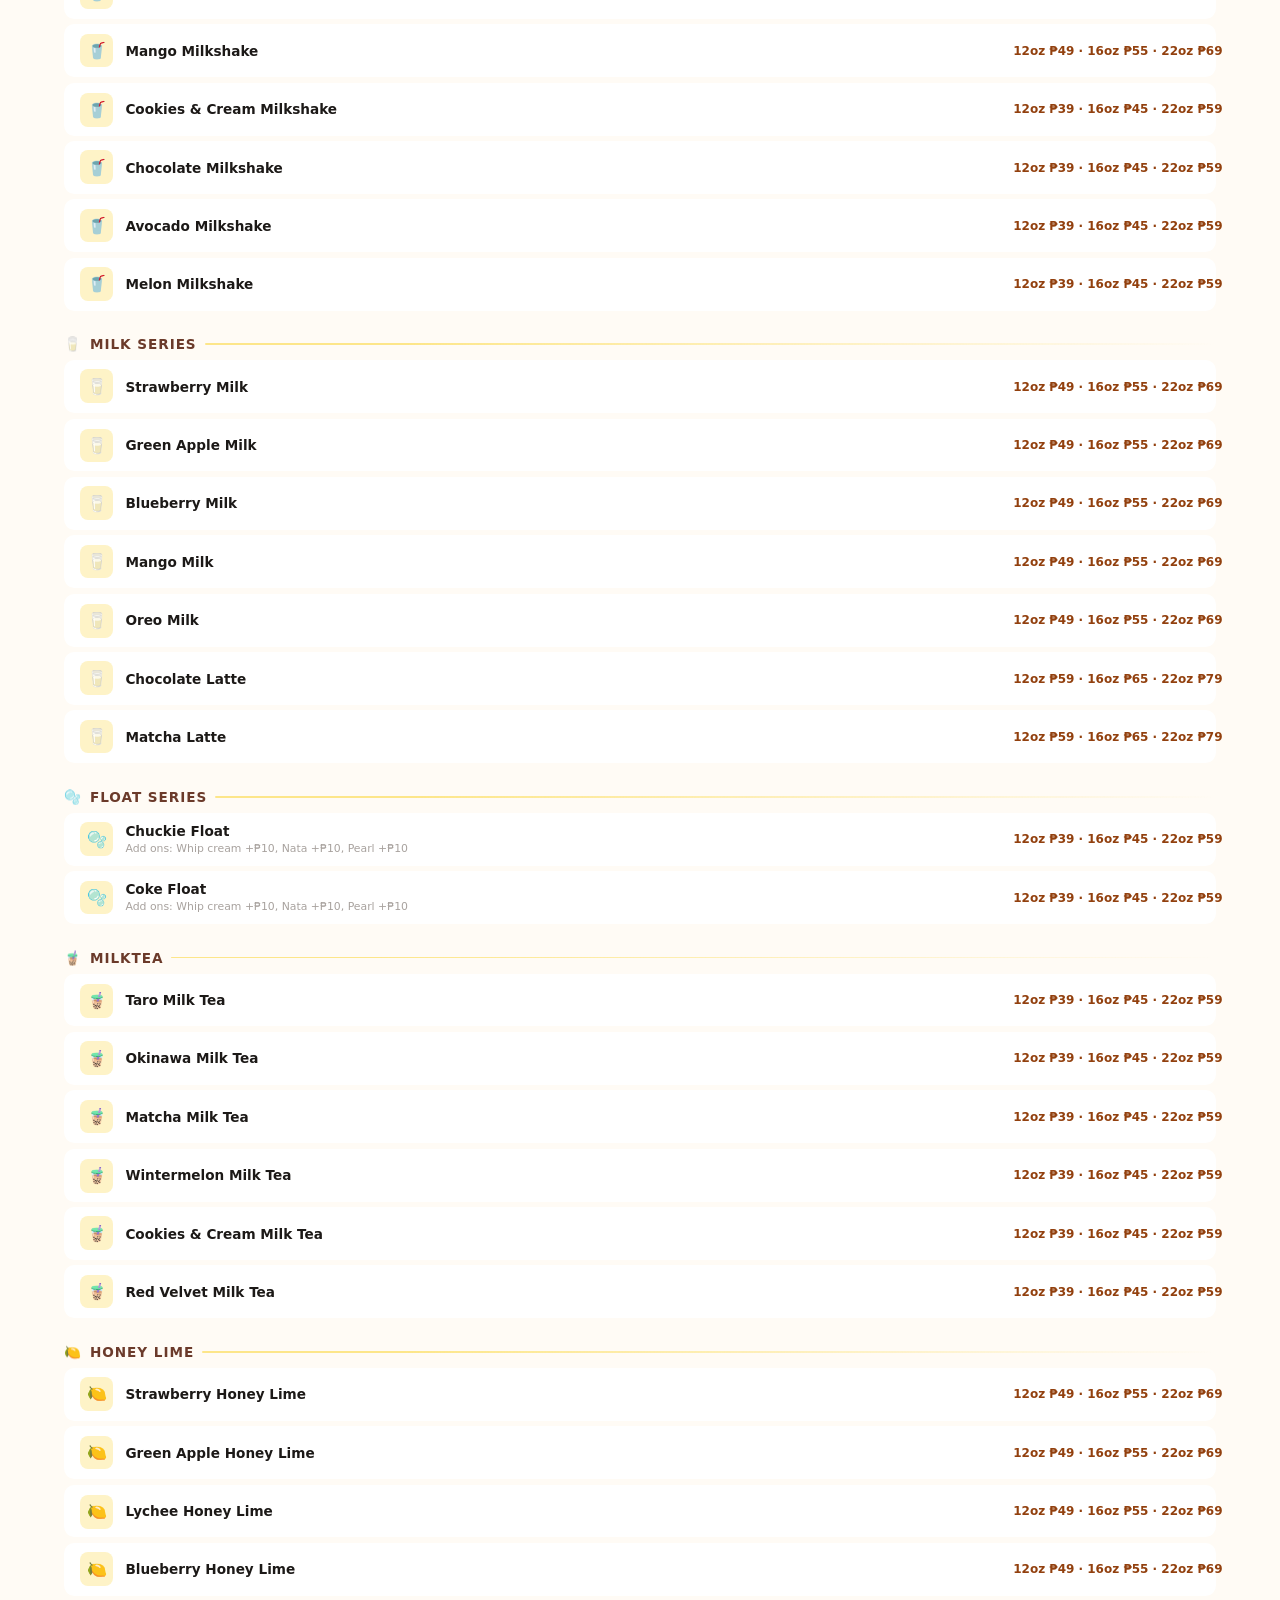
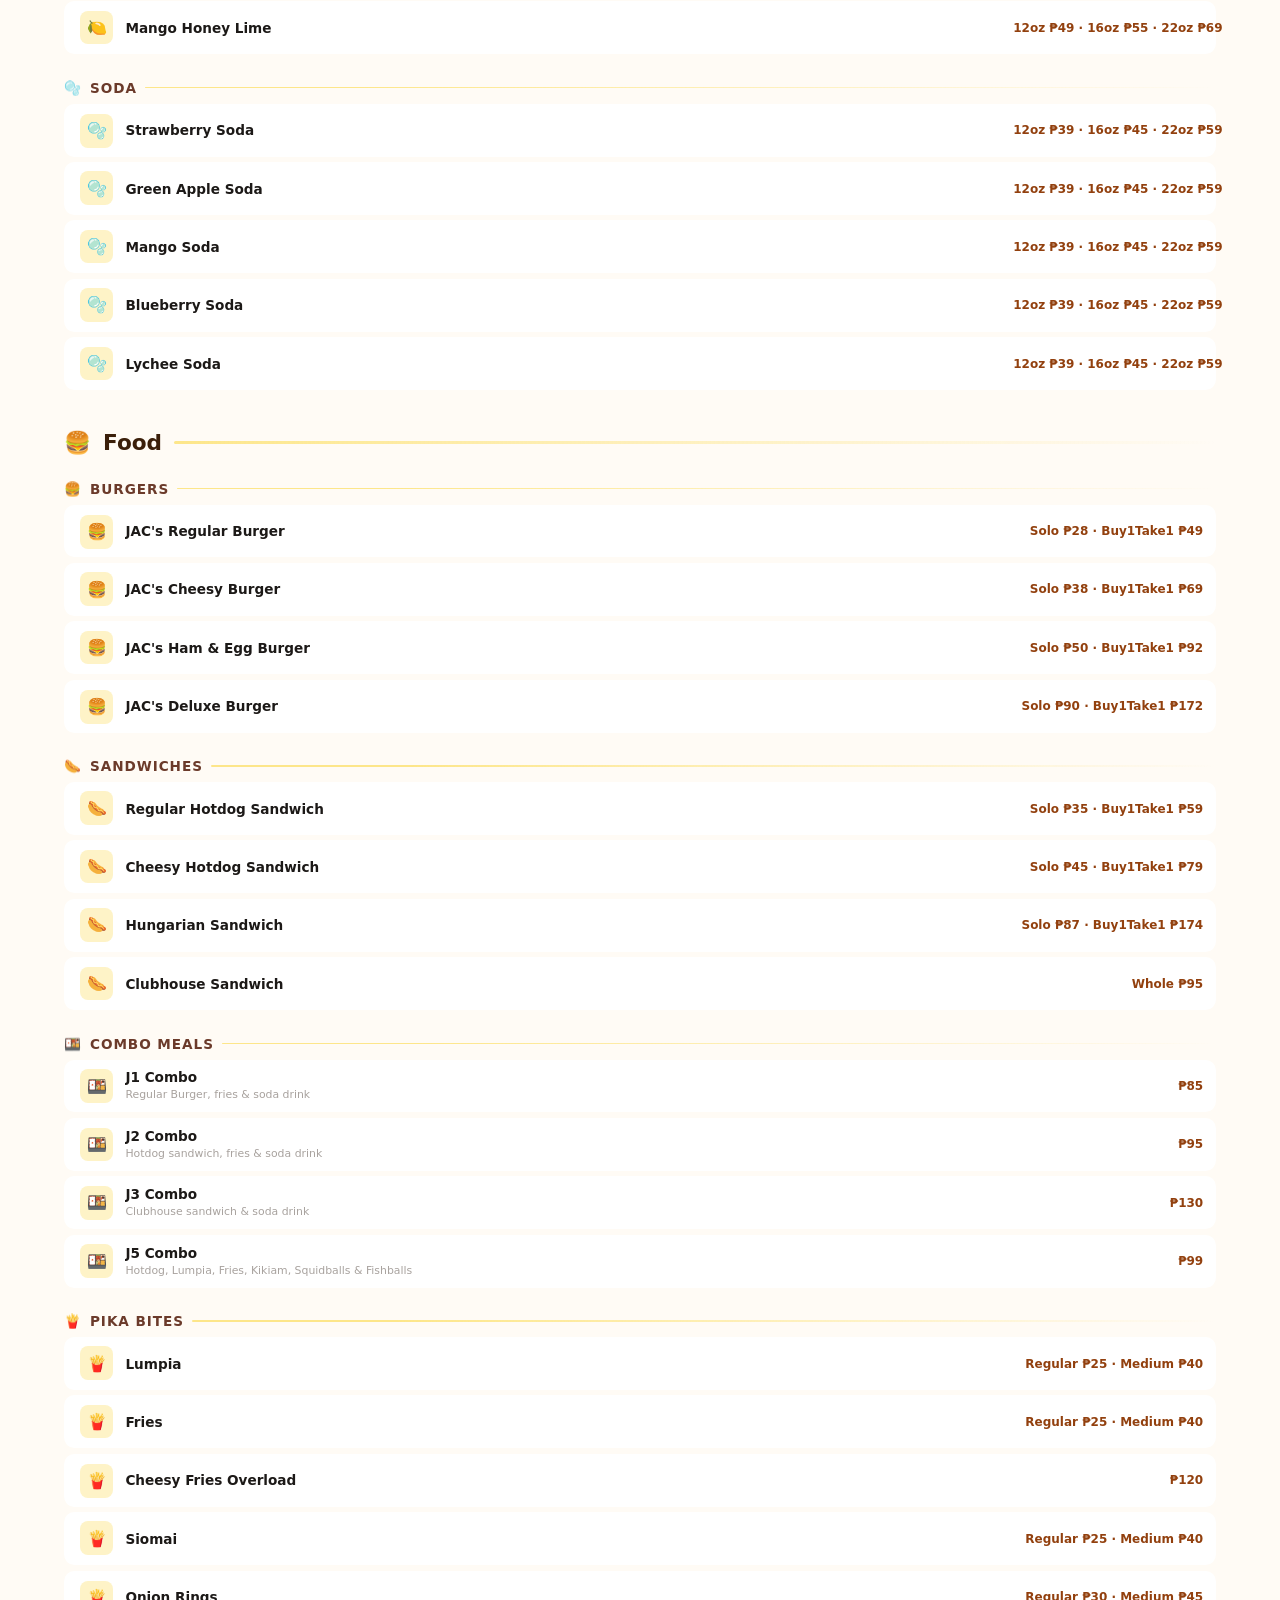
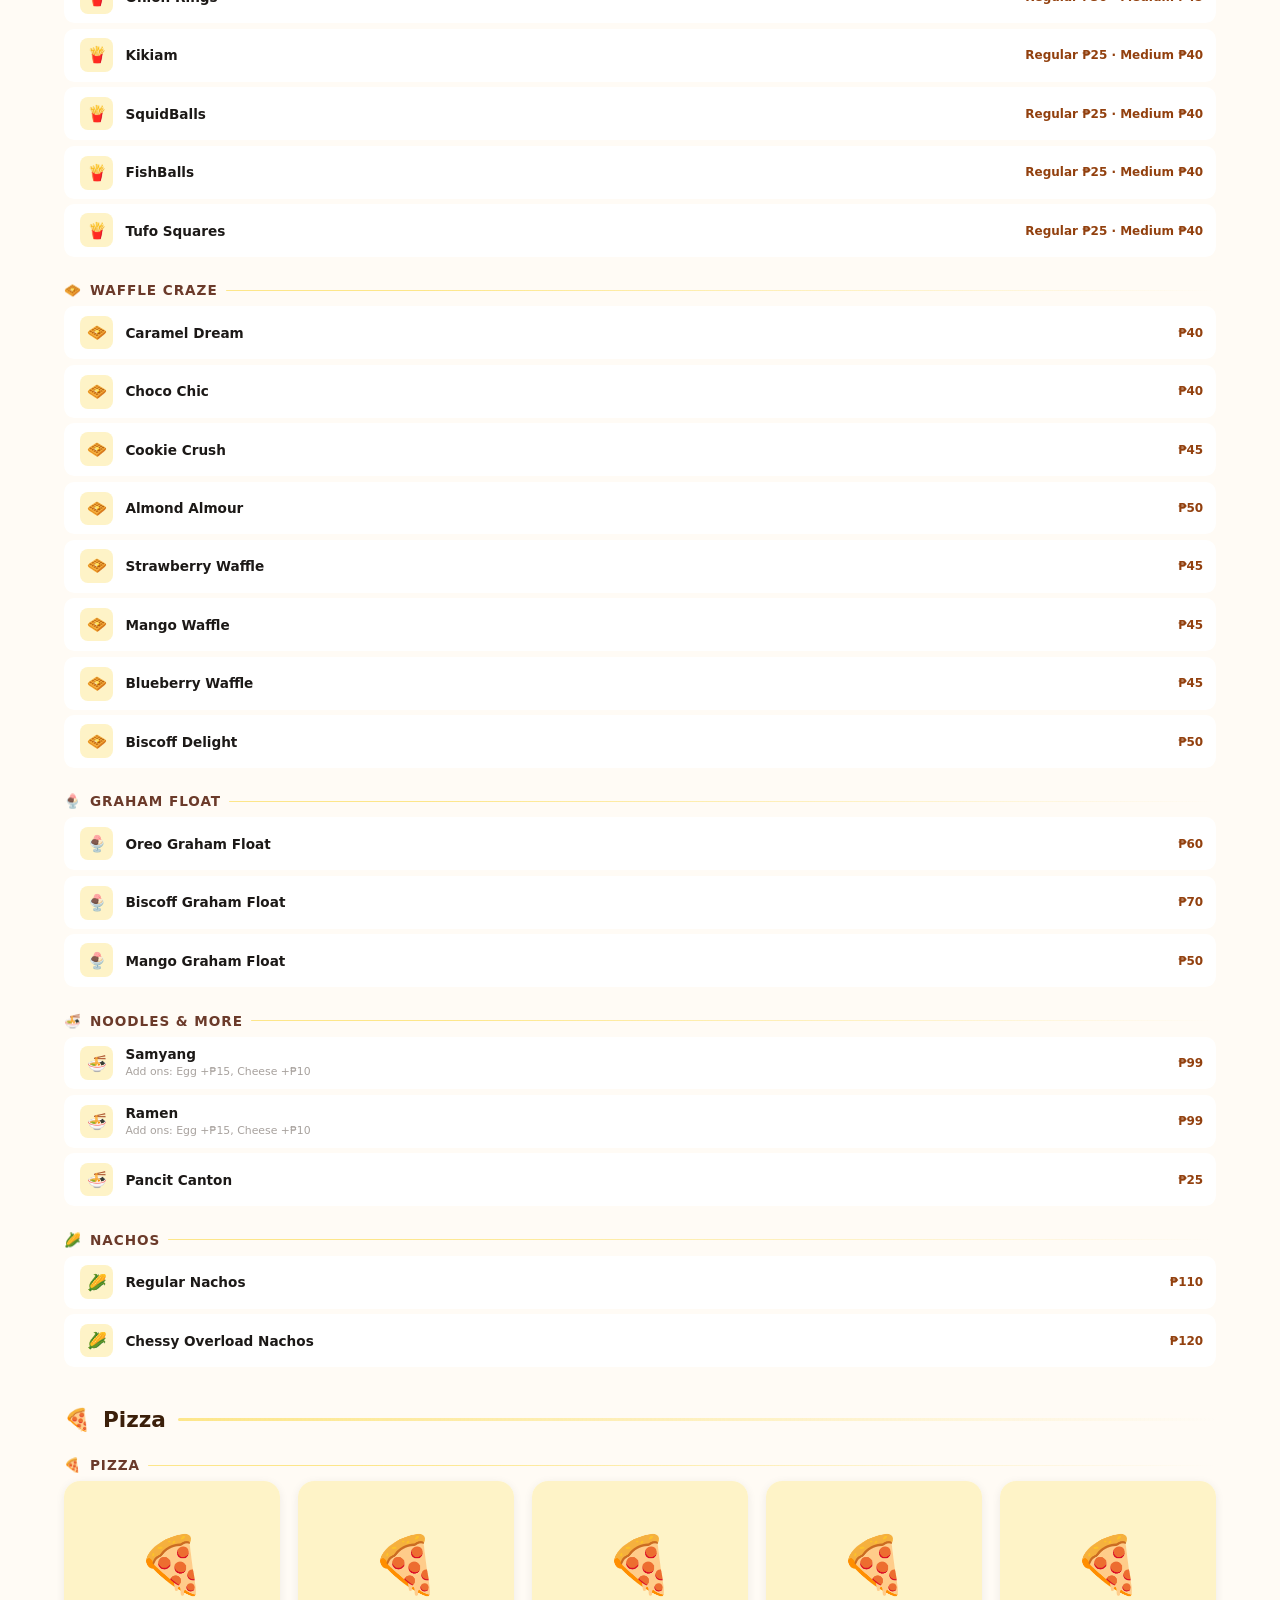
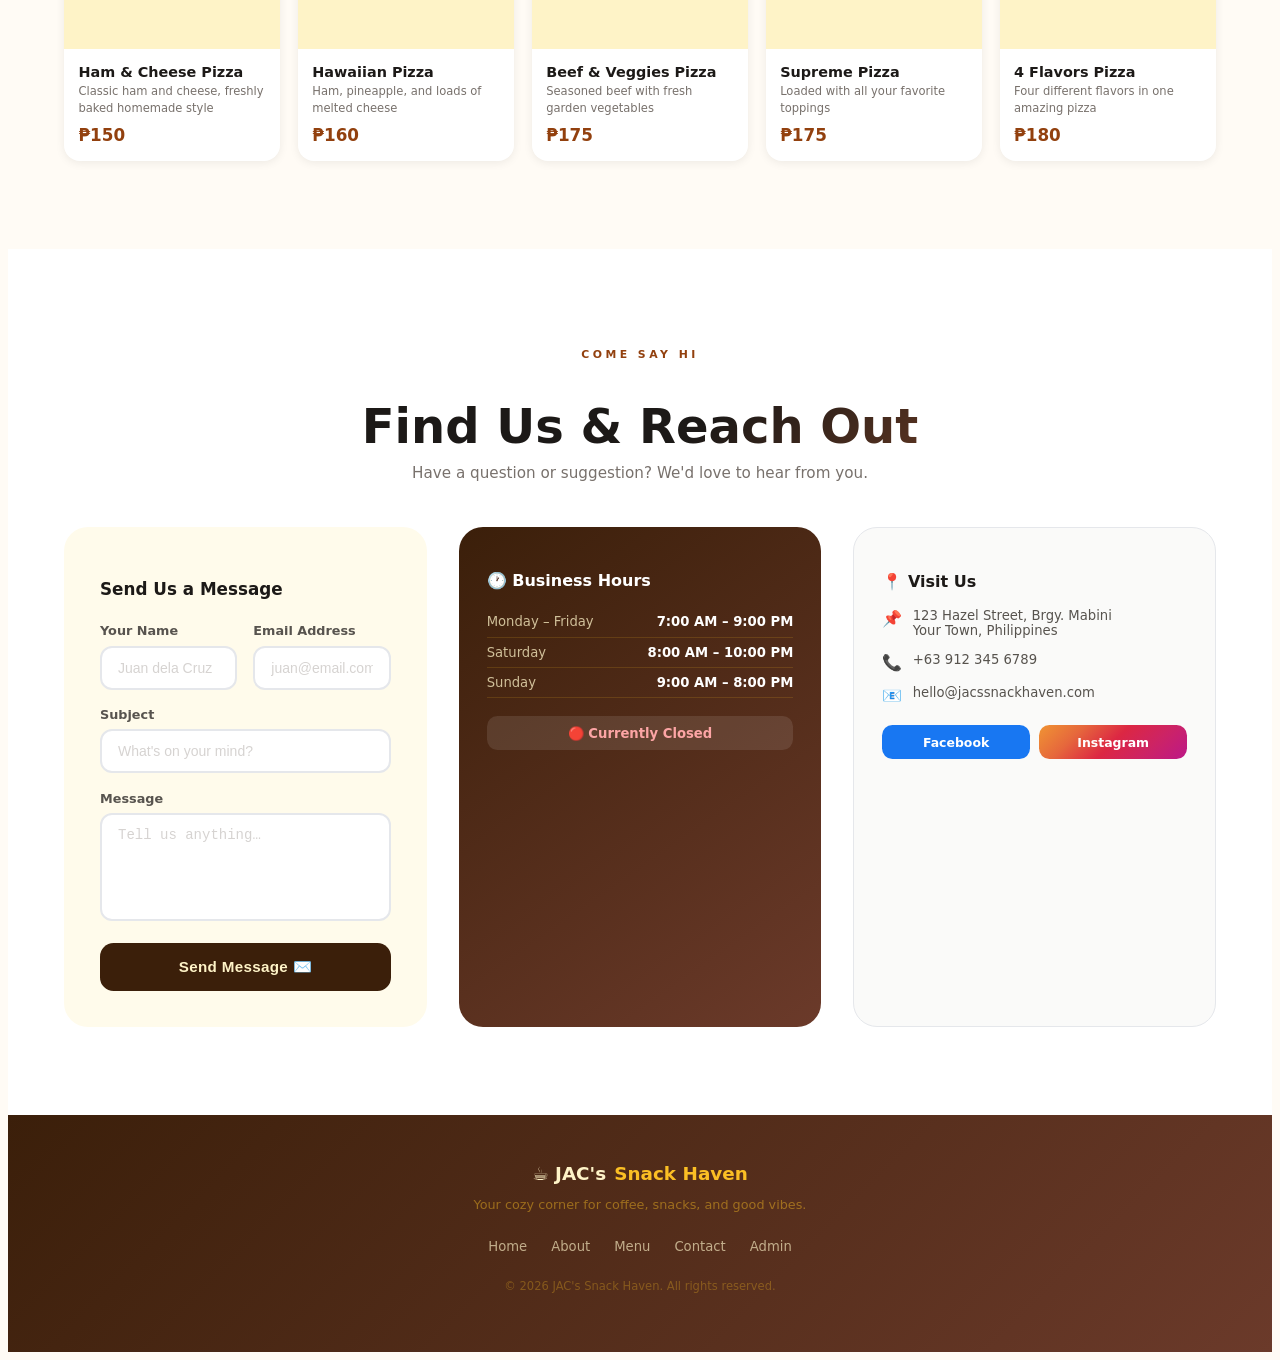
==== commit a0441553: "New Update" ====
--- a/index.html
+++ b/index.html
@@ -7,6 +7,7 @@
   <meta name="description" content="JAC's Snack Haven — Your cozy corner for coffee, cold drinks, pizza, and all-day snacks." />
   <link rel="stylesheet" href="css/styles.css" />
   <script>(function(){var t=localStorage.getItem('theme')||(window.matchMedia('(prefers-color-scheme: dark)').matches?'dark':'light');document.documentElement.setAttribute('data-theme',t);})();</script>
+  <script src="https://cdn.jsdelivr.net/npm/@supabase/supabase-js@2"></script>
 </head>
 
 <body>
@@ -24,6 +25,13 @@
     </ul>
 
     <a href="#menu" class="nav-cta">View Menu</a>
+
+    <a href="admin/index.html" class="admin-login-btn" title="Admin Login" aria-label="Admin Login">
+      <svg width="17" height="17" fill="none" stroke="currentColor" stroke-width="2" stroke-linecap="round" stroke-linejoin="round" viewBox="0 0 24 24">
+        <rect x="3" y="11" width="18" height="11" rx="2" ry="2"/>
+        <path d="M7 11V7a5 5 0 0 1 10 0v4"/>
+      </svg>
+    </a>
 
     <button id="darkToggle" class="dark-toggle" aria-label="Switch to dark mode" title="Toggle dark mode">🌙</button>
 
@@ -41,6 +49,7 @@
     <a href="#about">About</a>
     <a href="#menu">Menu</a>
     <a href="#contact">Contact</a>
+    <a href="admin/index.html" style="color:#FBBF24;">🔐 Admin Login</a>
   </div>
 </nav>
 
@@ -231,6 +240,7 @@
 </footer>
 
 
+<script src="js/supabase-config.js"></script>
 <script src="js/data.js"></script>
 <script src="js/main.js"></script>
 </body>
--- a/css/styles.css
+++ b/css/styles.css
@@ -668,6 +668,23 @@
   transition: background-color 0.3s ease, color 0.3s ease;
 }
 
+.admin-login-btn {
+  display: inline-flex;
+  align-items: center;
+  justify-content: center;
+  width: 2rem; height: 2rem;
+  border-radius: 0.5rem;
+  color: rgba(214,211,209,0.7);
+  text-decoration: none;
+  transition: color 0.2s, background 0.2s, box-shadow 0.2s, transform 0.2s;
+}
+.admin-login-btn:hover {
+  color: var(--amber-400);
+  background: rgba(255,255,255,0.08);
+  box-shadow: 0 0 10px rgba(251,191,36,0.3);
+  transform: scale(1.1);
+}
+
 .dark-toggle {
   background: none;
   border: none;
@@ -753,3 +770,349 @@
 
 [data-theme="dark"] .location-card h3 { color: var(--text-main); }
 [data-theme="dark"] .loc-row          { color: var(--text-muted); }
+
+/* ══ FUTURISTIC · PLAYFUL · INTERACTIVE ENHANCEMENTS ══════════════════════ */
+
+/* ── New Animations ─────────────────────────────────────────────────────── */
+@keyframes neonPulse {
+  0%, 100% { box-shadow: 0 0 8px rgba(245,158,11,0.3); }
+  50%       { box-shadow: 0 0 22px rgba(245,158,11,0.65), 0 0 44px rgba(245,158,11,0.2); }
+}
+@keyframes shimmerSweep {
+  0%   { transform: translateX(-150%) skewX(-15deg); }
+  100% { transform: translateX(250%)  skewX(-15deg); }
+}
+@keyframes gridScroll {
+  from { background-position: 0 0; }
+  to   { background-position: 0 60px; }
+}
+@keyframes blobFloat1 {
+  0%, 100% { transform: translate(0, 0) scale(1); }
+  33%       { transform: translate(28px, -22px) scale(1.06); }
+  66%       { transform: translate(-14px, 14px) scale(0.97); }
+}
+@keyframes blobFloat2 {
+  0%, 100% { transform: translate(0, 0) scale(1); }
+  33%       { transform: translate(-22px, 16px) scale(1.04); }
+  66%       { transform: translate(18px, -22px) scale(0.96); }
+}
+@keyframes floatUpDown {
+  0%, 100% { transform: translateY(0); }
+  50%       { transform: translateY(-7px); }
+}
+@keyframes spinnerRing {
+  to { transform: rotate(360deg); }
+}
+@keyframes fadeInRow {
+  from { opacity: 0; transform: translateY(10px); }
+  to   { opacity: 1; transform: translateY(0); }
+}
+@keyframes gradientShift {
+  0%, 100% { background-position: 0% 50%; }
+  50%       { background-position: 100% 50%; }
+}
+@keyframes glitch {
+  0%, 88%, 100% { transform: none; clip-path: none; }
+  89%  { transform: skewX(3deg) translateX(3px); }
+  90%  { transform: skewX(-3deg) translateX(-3px); }
+  91%  { transform: none; }
+  92%  { transform: skewX(1deg); }
+  93%  { transform: none; }
+}
+
+/* ── Perspective grid overlay on hero ──────────────────────────────────── */
+.hero::before {
+  content: '';
+  position: absolute;
+  inset: 0;
+  background-image:
+    linear-gradient(rgba(251,191,36,0.07) 1px, transparent 1px),
+    linear-gradient(90deg, rgba(251,191,36,0.07) 1px, transparent 1px);
+  background-size: 60px 60px;
+  animation: gridScroll 3s linear infinite;
+  mask-image: linear-gradient(to bottom, transparent 0%, rgba(0,0,0,0.7) 35%, rgba(0,0,0,0.5) 75%, transparent 100%);
+  -webkit-mask-image: linear-gradient(to bottom, transparent 0%, rgba(0,0,0,0.7) 35%, rgba(0,0,0,0.5) 75%, transparent 100%);
+  z-index: 0;
+  pointer-events: none;
+}
+
+/* ── Animated hero blobs ───────────────────────────────────────────────── */
+.hero-blob-1 { animation: blobFloat1 14s ease-in-out infinite; }
+.hero-blob-2 { animation: blobFloat2 17s ease-in-out infinite; }
+
+/* ── Logo glitch hover ─────────────────────────────────────────────────── */
+.nav-logo {
+  position: relative;
+}
+.nav-logo:hover {
+  animation: glitch 0.4s steps(1) forwards;
+  text-shadow: 2px 0 rgba(251,191,36,0.5), -2px 0 rgba(160,82,45,0.4);
+}
+
+/* ── Nav link animated underline ───────────────────────────────────────── */
+.nav-links a { position: relative; }
+.nav-links a::after {
+  content: '';
+  position: absolute;
+  bottom: -4px; left: 0;
+  width: 100%; height: 2px;
+  background: linear-gradient(90deg, var(--amber-400), var(--amber-500));
+  border-radius: 99px;
+  transform: scaleX(0);
+  transform-origin: right;
+  transition: transform 0.35s cubic-bezier(0.4, 0, 0.2, 1);
+  box-shadow: 0 0 6px rgba(251,191,36,0.6);
+}
+.nav-links a:hover::after {
+  transform: scaleX(1);
+  transform-origin: left;
+}
+
+/* ── Button shimmer + neon glow ────────────────────────────────────────── */
+.btn-primary, .btn-outline, .nav-cta {
+  position: relative;
+  overflow: hidden;
+}
+.btn-primary::after, .nav-cta::after {
+  content: '';
+  position: absolute;
+  top: 0; left: -60%;
+  width: 40%;
+  height: 100%;
+  background: linear-gradient(90deg, transparent, rgba(255,255,255,0.18), transparent);
+  transform: skewX(-15deg);
+  transition: left 0.5s ease;
+}
+.btn-primary:hover::after, .nav-cta:hover::after { left: 120%; }
+.btn-primary:hover {
+  box-shadow: 0 0 22px rgba(245,158,11,0.45), 0 0 44px rgba(245,158,11,0.15), 0 8px 24px rgba(245,158,11,0.35);
+}
+.btn-outline:hover {
+  box-shadow: 0 0 16px rgba(251,191,36,0.3), inset 0 0 16px rgba(251,191,36,0.06);
+}
+
+/* ── Hero stats glow ───────────────────────────────────────────────────── */
+.hero-stat {
+  transition: background 0.3s;
+  cursor: default;
+}
+.hero-stat:hover { background: rgba(255,255,255,0.12); }
+.hero-stat:hover .hero-stat-num {
+  text-shadow: 0 0 18px rgba(251,191,36,0.7);
+  transform: scale(1.05);
+}
+.hero-stat-num { transition: transform 0.2s, text-shadow 0.2s; display: inline-block; }
+.hero-stats { animation: neonPulse 4s ease-in-out infinite; }
+
+/* ── Pill hover glow ───────────────────────────────────────────────────── */
+.pill {
+  transition: all 0.25s cubic-bezier(0.4, 0, 0.2, 1);
+  cursor: default;
+}
+.pill:hover {
+  background: var(--amber-500);
+  border-color: var(--amber-500);
+  color: #fff;
+  transform: translateY(-3px) scale(1.04);
+  box-shadow: 0 6px 16px rgba(245,158,11,0.35);
+}
+
+/* ── About collage floating ────────────────────────────────────────────── */
+.collage-img-1 { animation: floatUpDown 7s ease-in-out infinite; }
+.collage-img-2 { animation: floatUpDown 9s 0.8s ease-in-out infinite reverse; }
+.collage-img-3 { animation: floatUpDown 8s 0.4s ease-in-out infinite; }
+.collage-img-4 { animation: floatUpDown 6s 1.2s ease-in-out infinite reverse; }
+
+.about-badge { animation: neonPulse 3s ease-in-out infinite; }
+.about-collage img { transition: box-shadow 0.3s; }
+.about-collage img:hover {
+  box-shadow: 0 8px 28px rgba(245,158,11,0.25), 0 0 0 2px rgba(245,158,11,0.2);
+  z-index: 1;
+}
+
+/* ── Section title gradient text ───────────────────────────────────────── */
+.section-title {
+  background: linear-gradient(135deg, var(--text-main) 55%, var(--brew-light));
+  -webkit-background-clip: text;
+  -webkit-text-fill-color: transparent;
+  background-clip: text;
+}
+[data-theme="dark"] .section-title {
+  background: linear-gradient(135deg, #fef3c7 55%, var(--amber-400));
+  -webkit-background-clip: text;
+  background-clip: text;
+}
+
+/* ── Tab button glow ───────────────────────────────────────────────────── */
+.tab-btn {
+  position: relative;
+  overflow: hidden;
+}
+.tab-btn::before {
+  content: '';
+  position: absolute;
+  inset: 0;
+  background: radial-gradient(circle at center, rgba(245,158,11,0.18), transparent 70%);
+  opacity: 0;
+  transition: opacity 0.3s;
+}
+.tab-btn:hover::before { opacity: 1; }
+.tab-btn.active { animation: neonPulse 2.5s ease-in-out infinite; }
+
+/* ── Menu row neon left border + icon bounce ───────────────────────────── */
+.menu-row {
+  border-left: 3px solid transparent;
+  transition: background 0.2s, transform 0.2s cubic-bezier(0.34, 1.56, 0.64, 1), border-color 0.2s, box-shadow 0.2s;
+}
+.menu-row:hover {
+  border-left-color: var(--amber-500);
+  transform: translateX(7px);
+  box-shadow: inset 0 0 24px rgba(245,158,11,0.06);
+}
+.item-icon { transition: all 0.25s cubic-bezier(0.34, 1.56, 0.64, 1); }
+.menu-row:hover .item-icon {
+  background: var(--amber-400);
+  box-shadow: 0 0 14px rgba(251,191,36,0.45);
+  transform: scale(1.15) rotate(-6deg);
+}
+
+/* Item thumbnail (for items with uploaded photos) */
+.item-thumb {
+  width: 2.4rem; height: 2.4rem;
+  border-radius: 0.5rem;
+  object-fit: cover;
+  flex-shrink: 0;
+  border: 1.5px solid rgba(245,158,11,0.2);
+  transition: transform 0.2s;
+}
+.menu-row:hover .item-thumb { transform: scale(1.08); }
+
+/* ── Pizza card holographic shimmer ────────────────────────────────────── */
+.pizza-card { position: relative; overflow: hidden; }
+.pizza-card::after {
+  content: '';
+  position: absolute;
+  top: 0; left: -60%;
+  width: 35%;
+  height: 100%;
+  background: linear-gradient(90deg, transparent, rgba(255,255,255,0.07), transparent);
+  transform: skewX(-12deg);
+  z-index: 1;
+  pointer-events: none;
+  transition: left 0s;
+}
+.pizza-card:hover::after {
+  left: 130%;
+  transition: left 0.55s ease;
+}
+.pizza-card:hover {
+  box-shadow: 0 16px 36px rgba(0,0,0,0.13), 0 0 0 1.5px rgba(245,158,11,0.22), 0 0 22px rgba(245,158,11,0.08);
+}
+
+/* ── Cat-header icon bounce ────────────────────────────────────────────── */
+.cat-header span:first-child {
+  display: inline-block;
+  transition: transform 0.3s cubic-bezier(0.34, 1.56, 0.64, 1);
+}
+.cat-header:hover span:first-child { transform: scale(1.25) rotate(8deg); }
+
+/* ── Contact input glow ────────────────────────────────────────────────── */
+.form-input {
+  transition: border-color 0.25s, box-shadow 0.25s, transform 0.2s;
+}
+.form-input:focus {
+  transform: translateY(-1px);
+  box-shadow: 0 0 0 3px rgba(245,158,11,0.15), 0 4px 14px rgba(245,158,11,0.1);
+}
+
+/* ── Submit button shimmer ─────────────────────────────────────────────── */
+.btn-submit {
+  position: relative;
+  overflow: hidden;
+  letter-spacing: 0.02em;
+}
+.btn-submit::after {
+  content: '';
+  position: absolute;
+  top: 0; left: -60%;
+  width: 40%;
+  height: 100%;
+  background: linear-gradient(90deg, transparent, rgba(255,255,255,0.1), transparent);
+  transform: skewX(-15deg);
+  transition: left 0.5s ease;
+}
+.btn-submit:hover::after { left: 120%; }
+.btn-submit:hover {
+  box-shadow: 0 0 22px rgba(59,31,10,0.28), 0 8px 22px rgba(59,31,10,0.2);
+}
+
+/* ── Footer gradient animation ─────────────────────────────────────────── */
+.footer {
+  background: linear-gradient(135deg, var(--brew-dark), var(--brew-medium), #4a2710, var(--brew-dark));
+  background-size: 300% 300%;
+  animation: gradientShift 10s ease infinite;
+}
+.footer-links a { transition: color 0.2s, text-shadow 0.2s; }
+.footer-links a:hover { text-shadow: 0 0 8px rgba(251,191,36,0.4); }
+
+/* ── Scrollbar glow ────────────────────────────────────────────────────── */
+::-webkit-scrollbar-thumb:hover {
+  background: var(--amber-500);
+  box-shadow: 0 0 8px rgba(245,158,11,0.5);
+}
+
+/* ── Fade-in rows on menu load ─────────────────────────────────────────── */
+.fade-in-row {
+  opacity: 0;
+  animation: fadeInRow 0.4s ease forwards;
+}
+
+/* ── Loading state ─────────────────────────────────────────────────────── */
+.menu-loading {
+  display: flex;
+  align-items: center;
+  justify-content: center;
+  gap: 0.85rem;
+  padding: 4rem 1rem;
+  color: var(--text-muted);
+  font-size: 0.9rem;
+}
+.loading-spinner {
+  width: 26px; height: 26px;
+  border: 3px solid rgba(245,158,11,0.18);
+  border-top-color: var(--amber-500);
+  border-radius: 50%;
+  animation: spinnerRing 0.75s linear infinite;
+}
+
+/* ── Dark mode futuristic additions ─────────────────────────────────────── */
+[data-theme="dark"] .menu-row:hover {
+  box-shadow: inset 0 0 24px rgba(245,158,11,0.09), 0 0 0 1px rgba(245,158,11,0.12);
+}
+[data-theme="dark"] .pizza-card {
+  border: 1px solid rgba(251,191,36,0.09);
+}
+[data-theme="dark"] .pizza-card:hover {
+  border-color: rgba(251,191,36,0.22);
+  box-shadow: 0 16px 36px rgba(0,0,0,0.45), 0 0 22px rgba(245,158,11,0.1);
+}
+[data-theme="dark"] .hero::before {
+  background-image:
+    linear-gradient(rgba(251,191,36,0.04) 1px, transparent 1px),
+    linear-gradient(90deg, rgba(251,191,36,0.04) 1px, transparent 1px);
+}
+[data-theme="dark"] .form-input:focus {
+  box-shadow: 0 0 0 3px rgba(245,158,11,0.2), 0 0 18px rgba(245,158,11,0.1);
+}
+[data-theme="dark"] .tab-btn.active {
+  box-shadow: 0 4px 14px rgba(245,158,11,0.3), 0 0 22px rgba(245,158,11,0.1);
+}
+[data-theme="dark"] .hero-stats {
+  box-shadow: 0 0 30px rgba(245,158,11,0.08);
+}
+[data-theme="dark"] .pill:hover {
+  box-shadow: 0 6px 16px rgba(245,158,11,0.4), 0 0 22px rgba(245,158,11,0.15);
+}
+[data-theme="dark"] .item-thumb {
+  border-color: rgba(245,158,11,0.25);
+}
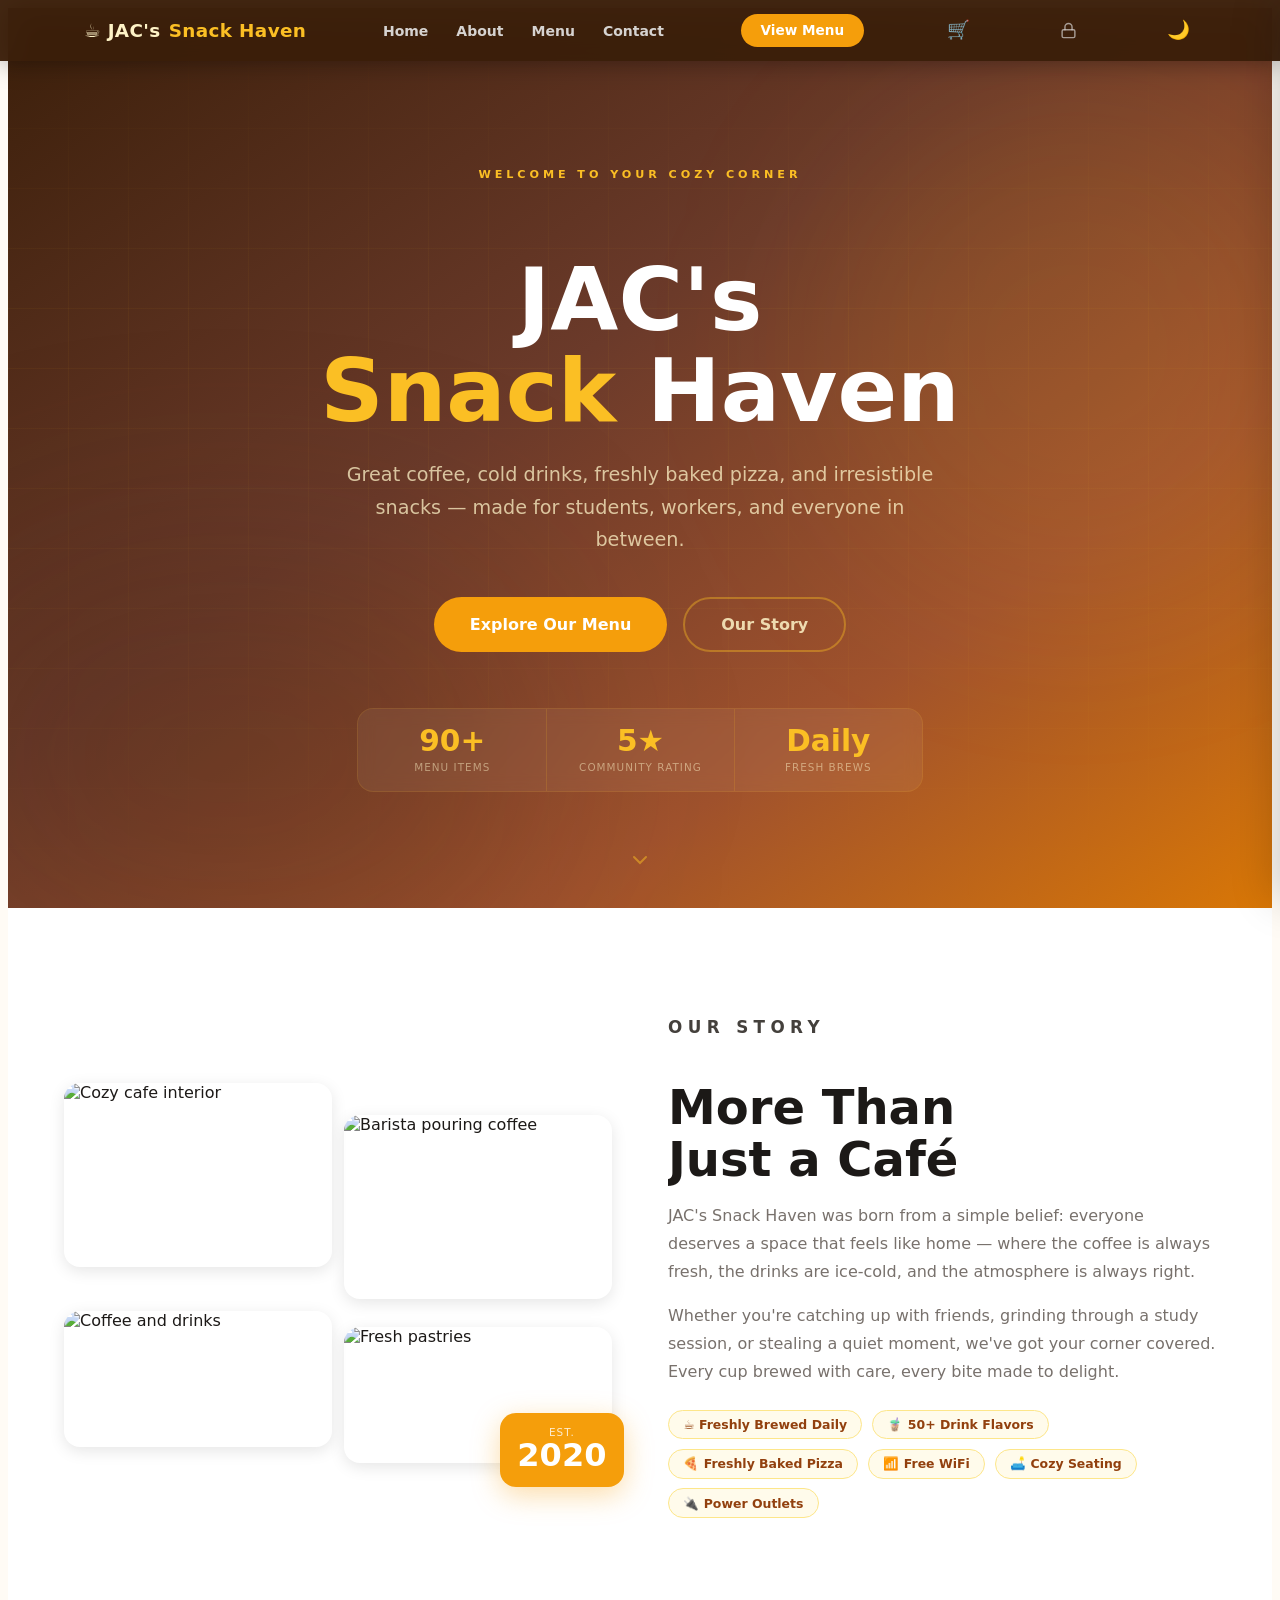
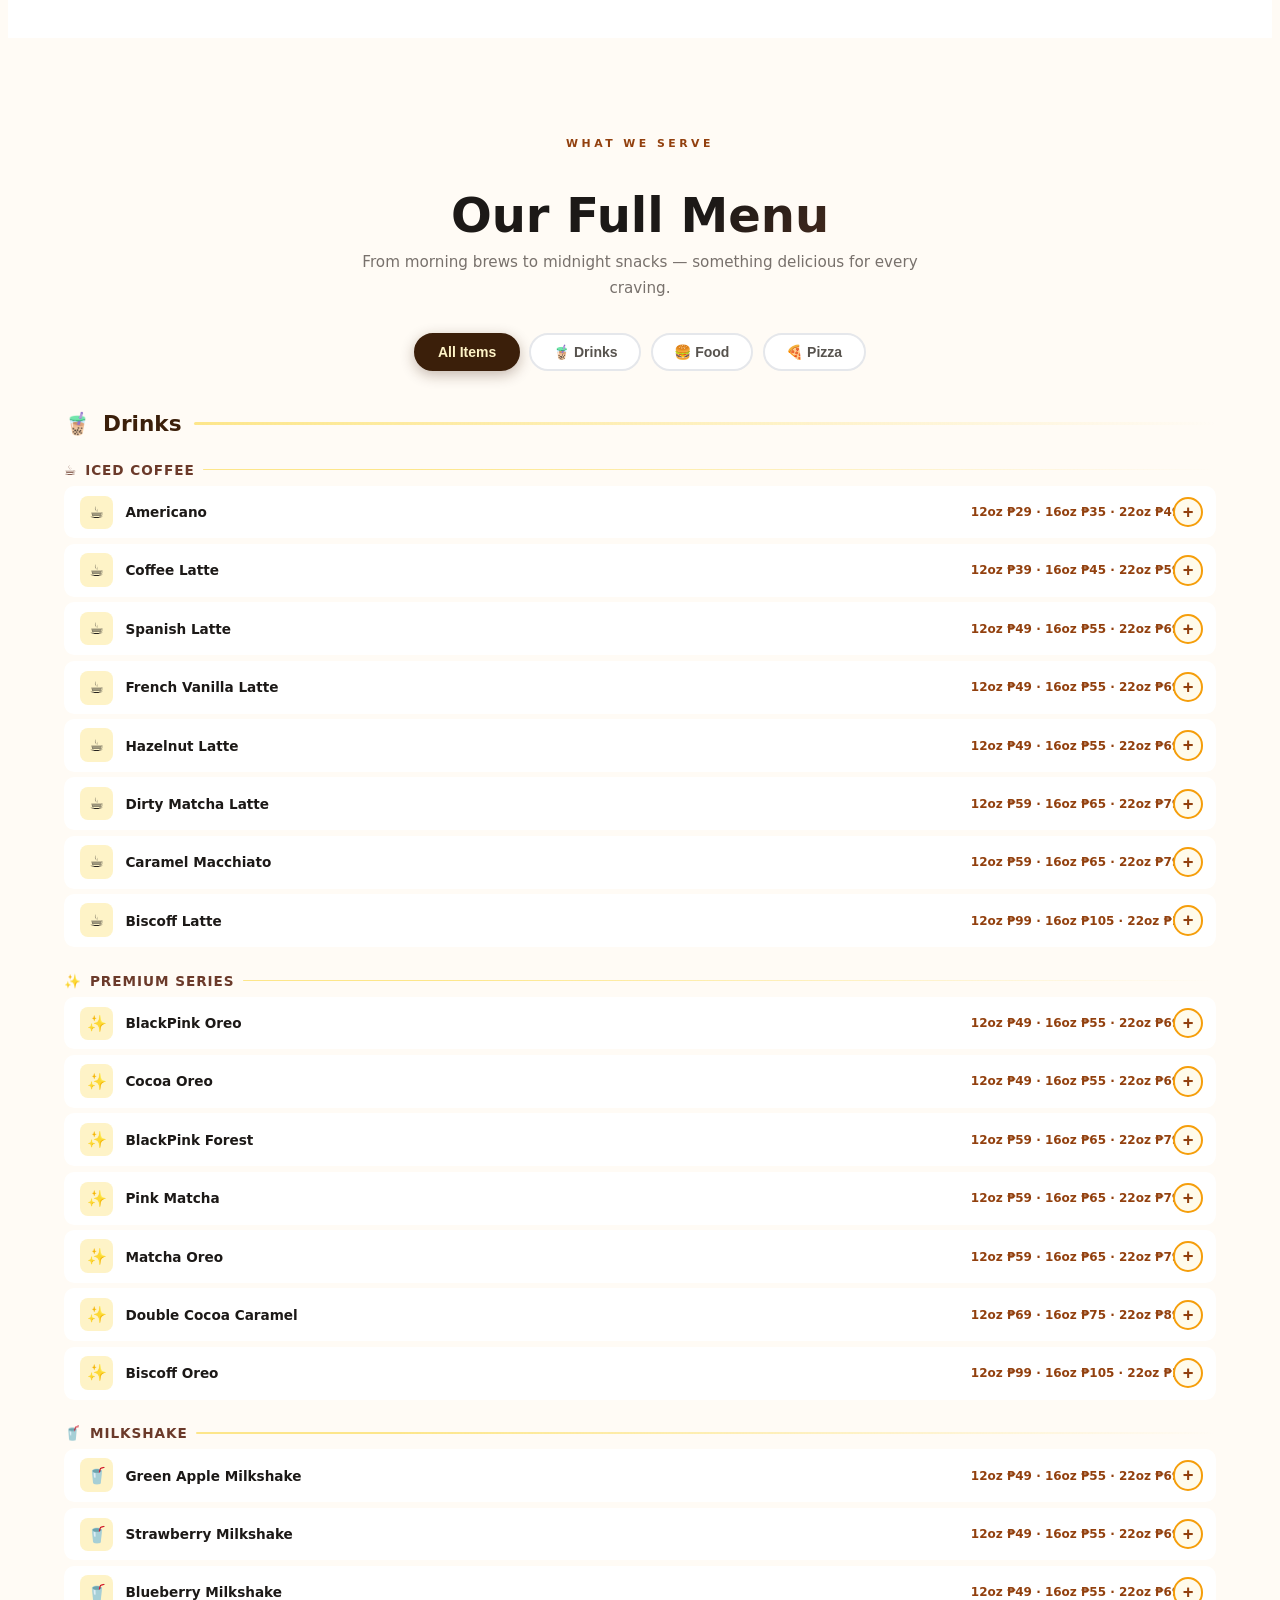
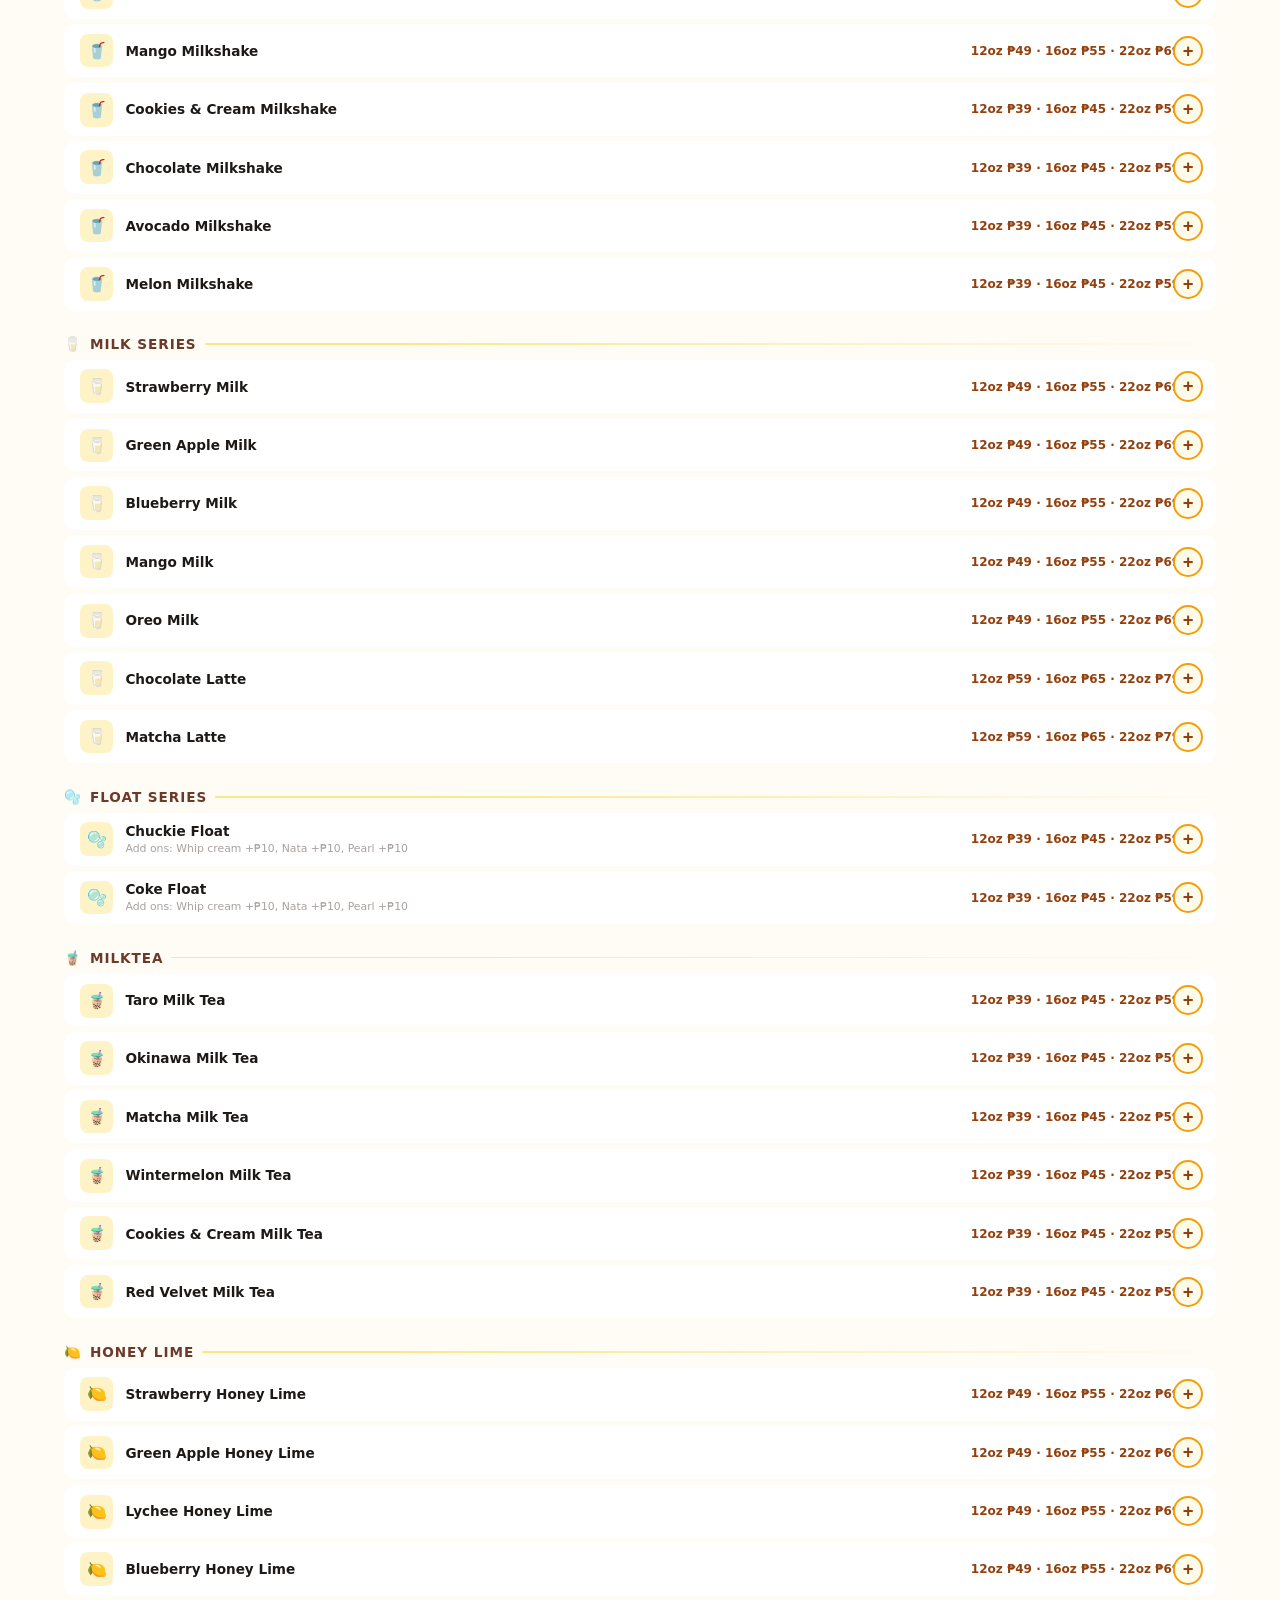
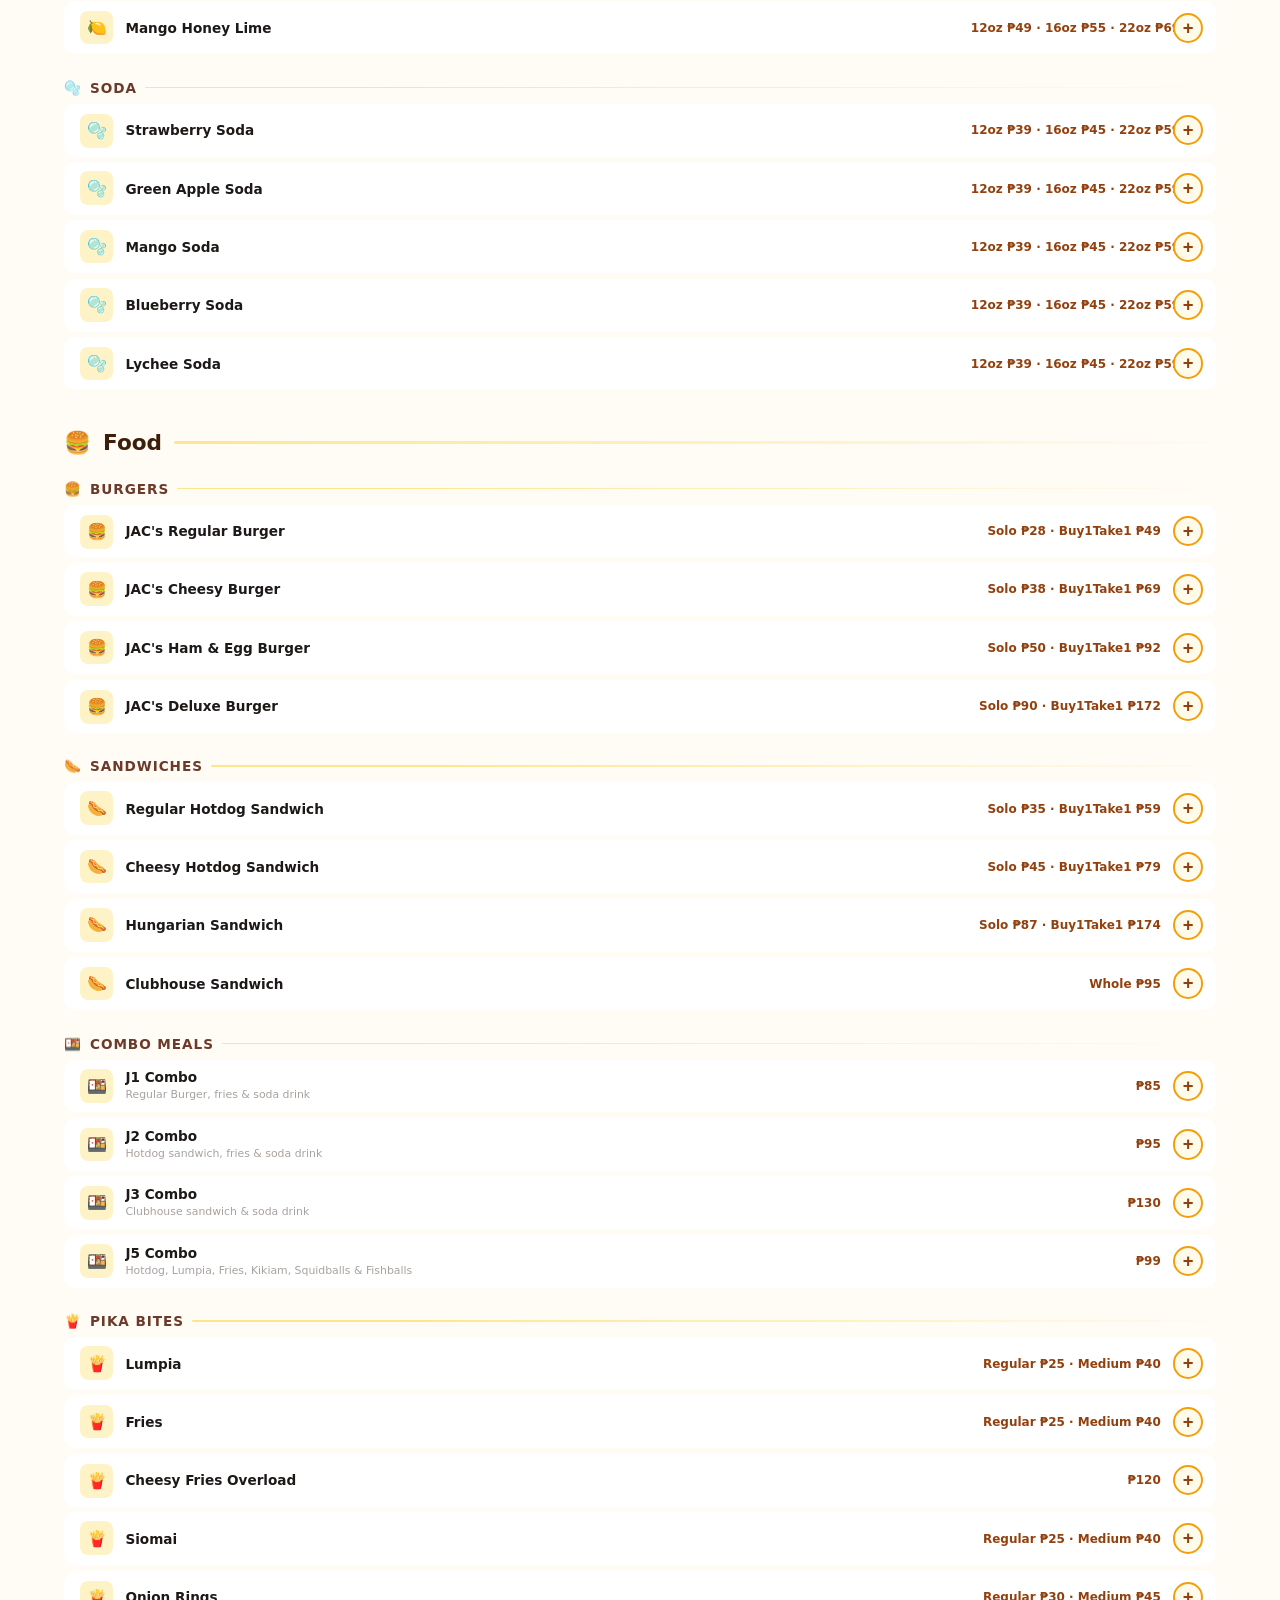
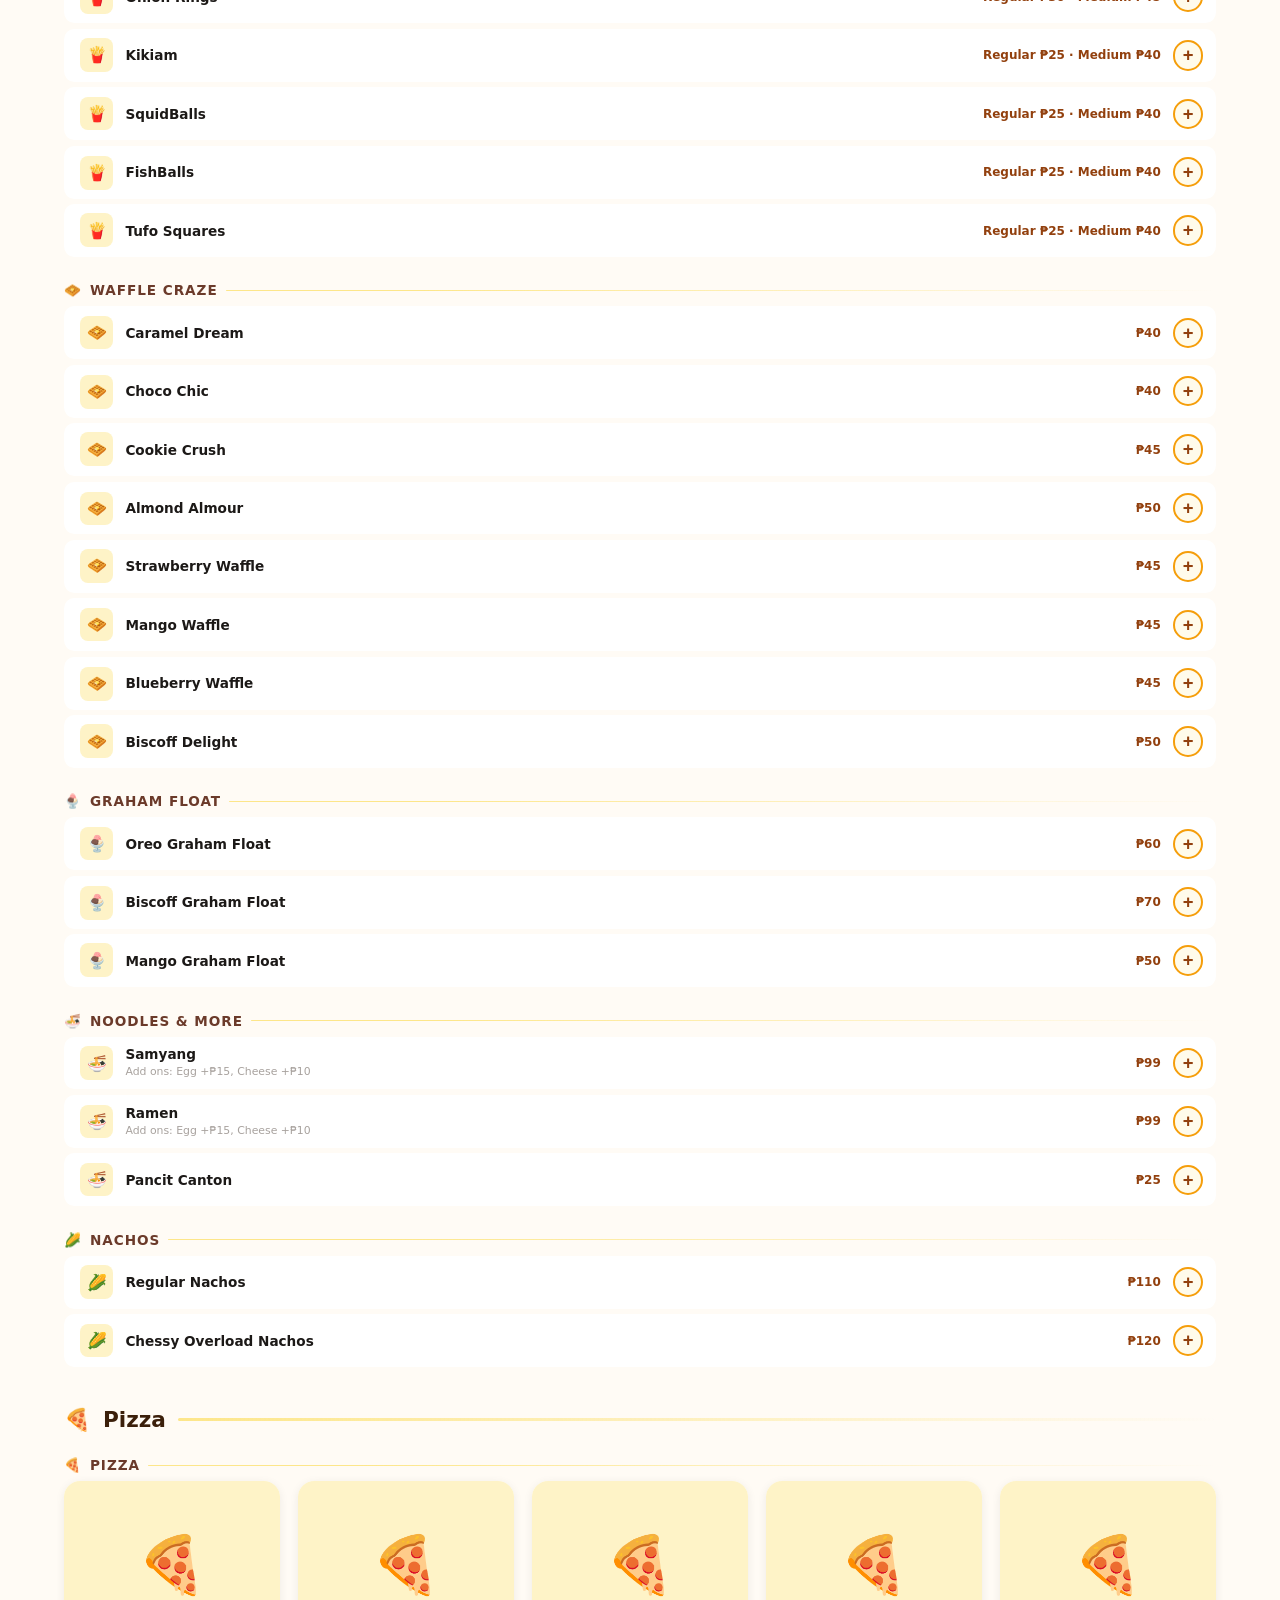
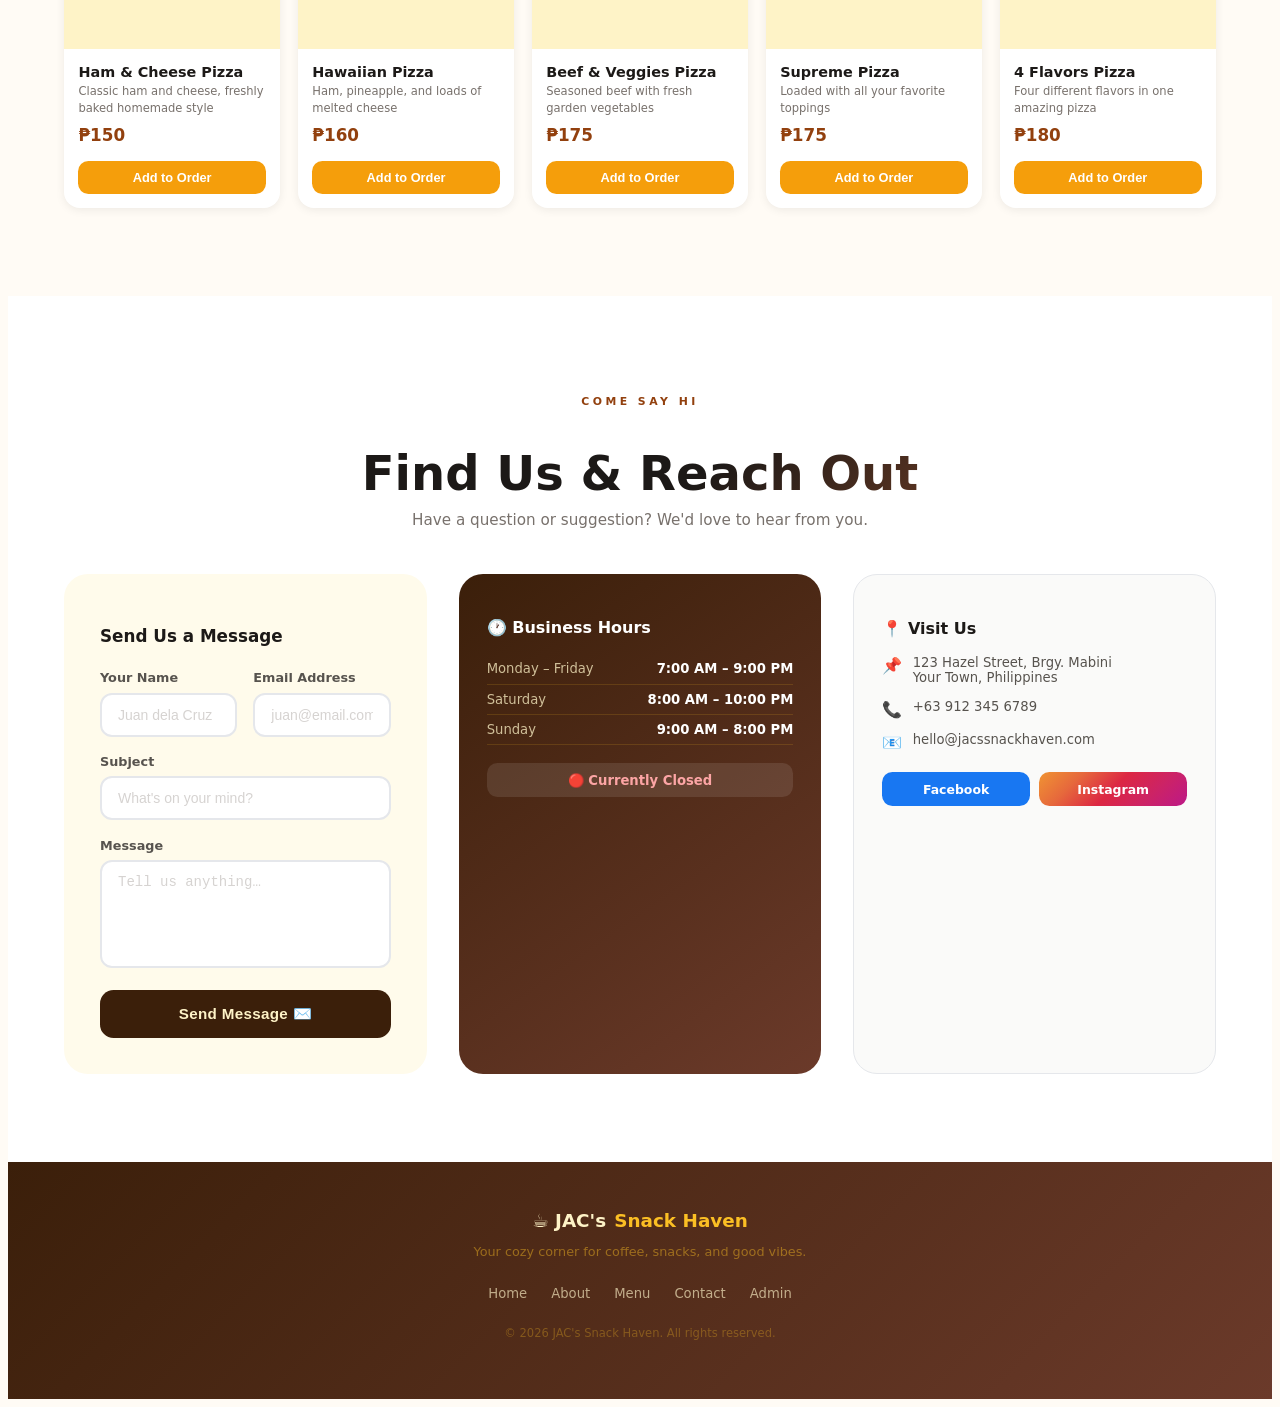
==== commit dadaeb82: "newupdate" ====
--- a/index.html
+++ b/index.html
@@ -26,6 +26,11 @@
 
     <a href="#menu" class="nav-cta">View Menu</a>
 
+    <button id="cartBtn" class="cart-btn" onclick="toggleCart()" aria-label="View your order">
+      🛒
+      <span id="cartBadge" class="cart-badge" style="display:none">0</span>
+    </button>
+
     <a href="admin/index.html" class="admin-login-btn" title="Admin Login" aria-label="Admin Login">
       <svg width="17" height="17" fill="none" stroke="currentColor" stroke-width="2" stroke-linecap="round" stroke-linejoin="round" viewBox="0 0 24 24">
         <rect x="3" y="11" width="18" height="11" rx="2" ry="2"/>
@@ -47,8 +52,10 @@
   <div id="mobileMenu">
     <a href="#home">Home</a>
     <a href="#about">About</a>
+    <a href="#gallery" id="galleryMobileLink" style="display:none">📷 Gallery</a>
     <a href="#menu">Menu</a>
     <a href="#contact">Contact</a>
+    <a href="#" onclick="toggleCart();return false;" style="color:#FBBF24;">🛒 View Order</a>
     <a href="admin/index.html" style="color:#FBBF24;">🔐 Admin Login</a>
   </div>
 </nav>
@@ -136,6 +143,19 @@
       </div>
 
     </div>
+  </div>
+</section>
+
+
+<!-- ═══════════════════════════ GALLERY ══════════════════════════ -->
+<section id="gallery" class="section gallery-section" style="display:none;">
+  <div class="section-inner">
+    <div style="text-align:center; margin-bottom:2rem;">
+      <p class="section-eyebrow">Our Space</p>
+      <h2 class="section-title" style="margin-bottom:0.5rem;">Inside the Haven</h2>
+      <p class="section-sub" style="margin:0 auto;">Get a peek at our cozy corner before you visit.</p>
+    </div>
+    <div id="galleryGrid" class="gallery-grid"></div>
   </div>
 </section>
 
@@ -225,6 +245,64 @@
 </section>
 
 
+<!-- ═══════════════════════ CART OVERLAY + DRAWER ════════════════ -->
+<div id="cartOverlay" class="cart-overlay" onclick="closeCart()"></div>
+
+<div id="cartDrawer" class="cart-drawer">
+  <div class="cart-header">
+    <span class="cart-title">🛒 Your Order</span>
+    <button class="cart-close" onclick="closeCart()" aria-label="Close cart">✕</button>
+  </div>
+
+  <div id="cartItems" class="cart-items"></div>
+
+  <div id="cartEmpty" class="cart-empty">
+    <div style="font-size:2.5rem">🛒</div>
+    <p style="font-weight:600;">Your order is empty</p>
+    <p style="font-size:0.8rem;color:#a8a29e;">Tap <strong>+</strong> on any menu item to add it here.</p>
+  </div>
+
+  <div id="cartFooter" class="cart-footer" style="display:none">
+    <div class="cart-total">
+      <span>Estimated Total</span>
+      <span id="cartTotal">₱0</span>
+    </div>
+    <div class="order-form">
+      <input class="form-input" id="orderName"  type="text"  placeholder="Your name *" autocomplete="name">
+      <input class="form-input" id="orderPhone" type="tel"   placeholder="Phone number *" autocomplete="tel">
+      <select class="form-input" id="orderType">
+        <option value="dine-in">Dine In</option>
+        <option value="takeout">Takeout / Pickup</option>
+      </select>
+      <textarea class="form-input" id="orderNotes" rows="2"
+        placeholder="Special instructions (optional)" style="resize:none;"></textarea>
+    </div>
+    <button class="btn-place-order" id="btnPlaceOrder" onclick="placeOrder()">
+      Place Order 🎉
+    </button>
+  </div>
+</div>
+
+
+<!-- ═══════════════════════ SIZE PICKER MODAL ════════════════════ -->
+<div id="sizePickerOverlay" class="size-picker-overlay" onclick="closeSizePickerOnBg(event)">
+  <div class="size-picker-box">
+    <div class="size-picker-header">
+      <span id="sizePickerName" class="size-picker-name">Choose Size</span>
+      <button class="size-picker-close"
+        onclick="document.getElementById('sizePickerOverlay').classList.remove('open')">✕</button>
+    </div>
+    <div id="sizePickerOpts" class="size-picker-opts"></div>
+  </div>
+</div>
+
+
+<!-- ═══════════════════════ ORDER SUCCESS TOAST ══════════════════ -->
+<div id="orderSuccessToast" class="order-success-toast">
+  🎉 Order placed! We'll start preparing it shortly.
+</div>
+
+
 <!-- ═══════════════════════════ FOOTER ════════════════════════════ -->
 <footer class="footer">
   <div class="footer-logo">☕ JAC's <span>Snack Haven</span></div>
--- a/css/styles.css
+++ b/css/styles.css
@@ -1116,3 +1116,311 @@
 [data-theme="dark"] .item-thumb {
   border-color: rgba(245,158,11,0.25);
 }
+
+/* ══ GALLERY SECTION ═══════════════════════════════════════════════════════ */
+.gallery-section { background: var(--bg-surface-alt); }
+
+.gallery-grid {
+  display: grid;
+  grid-template-columns: repeat(auto-fill, minmax(220px, 1fr));
+  gap: 1rem;
+}
+
+.gallery-photo {
+  position: relative;
+  border-radius: 1rem;
+  overflow: hidden;
+  aspect-ratio: 4/3;
+  background: var(--border-color);
+  box-shadow: 0 2px 10px rgba(0,0,0,0.07);
+  transition: transform 0.3s ease, box-shadow 0.3s ease;
+}
+.gallery-photo:hover {
+  transform: translateY(-4px);
+  box-shadow: 0 12px 30px rgba(0,0,0,0.14);
+}
+.gallery-photo img {
+  width: 100%; height: 100%; object-fit: cover;
+  transition: transform 0.4s ease;
+}
+.gallery-photo:hover img { transform: scale(1.06); }
+.gallery-caption {
+  position: absolute; bottom: 0; left: 0; right: 0;
+  padding: 0.6rem 0.85rem;
+  background: linear-gradient(to top, rgba(0,0,0,0.7), transparent);
+  color: #fff;
+  font-size: 0.78rem; font-weight: 600;
+}
+
+[data-theme="dark"] .gallery-photo { box-shadow: 0 2px 10px rgba(0,0,0,0.3); }
+
+/* ══ CART BUTTON (NAVBAR) ═══════════════════════════════════════════════════ */
+.cart-btn {
+  position: relative;
+  background: none; border: none;
+  cursor: pointer;
+  color: #d6d3d1;
+  font-size: 1.15rem;
+  padding: 4px 6px;
+  border-radius: 0.5rem;
+  display: inline-flex; align-items: center;
+  transition: color 0.2s, background 0.2s;
+  line-height: 1;
+}
+.cart-btn:hover { background: rgba(255,255,255,0.08); color: var(--amber-400); }
+
+.cart-badge {
+  position: absolute; top: -5px; right: -5px;
+  background: var(--amber-500); color: #fff;
+  border-radius: 9999px;
+  font-size: 0.6rem; font-weight: 800;
+  min-width: 1.1rem; height: 1.1rem;
+  display: flex; align-items: center; justify-content: center;
+  padding: 0 3px;
+  line-height: 1;
+  pointer-events: none;
+}
+
+/* ══ CART DRAWER ════════════════════════════════════════════════════════════ */
+.cart-overlay {
+  position: fixed; inset: 0; z-index: 150;
+  background: rgba(0,0,0,0.5);
+  opacity: 0; pointer-events: none;
+  transition: opacity 0.3s;
+}
+.cart-overlay.open { opacity: 1; pointer-events: all; }
+
+.cart-drawer {
+  position: fixed; top: 0; right: 0; bottom: 0;
+  width: min(400px, 100vw);
+  z-index: 151;
+  background: var(--bg-surface);
+  box-shadow: -8px 0 40px rgba(0,0,0,0.18);
+  display: flex; flex-direction: column;
+  transform: translateX(100%);
+  transition: transform 0.35s cubic-bezier(0.4, 0, 0.2, 1);
+}
+.cart-drawer.open { transform: translateX(0); }
+
+.cart-header {
+  display: flex; align-items: center; justify-content: space-between;
+  padding: 1.1rem 1.4rem;
+  border-bottom: 1.5px solid var(--border-color);
+  flex-shrink: 0;
+}
+.cart-title { font-size: 1rem; font-weight: 800; color: var(--text-main); }
+.cart-close {
+  background: none; border: none; cursor: pointer;
+  font-size: 1.1rem; color: var(--text-muted);
+  width: 2rem; height: 2rem; border-radius: 9999px;
+  display: flex; align-items: center; justify-content: center;
+  transition: all 0.15s;
+}
+.cart-close:hover { background: #fee2e2; color: #ef4444; }
+
+.cart-items { flex: 1; overflow-y: auto; padding: 0.5rem 1.25rem; }
+
+.cart-item {
+  display: flex; align-items: center; justify-content: space-between;
+  padding: 0.7rem 0; gap: 0.75rem;
+  border-bottom: 1px solid var(--border-color);
+}
+.cart-item:last-child { border-bottom: none; }
+.cart-item-info { flex: 1; min-width: 0; }
+.cart-item-name  { font-weight: 600; font-size: 0.875rem; color: var(--text-main); }
+.cart-item-variant { font-size: 0.72rem; color: var(--text-muted); font-weight: 400; }
+.cart-item-price { font-size: 0.78rem; color: #92400e; font-weight: 700; margin-top: 2px; }
+.cart-item-controls {
+  display: flex; align-items: center; gap: 0.3rem;
+  flex-shrink: 0;
+}
+.cart-item-controls button {
+  width: 1.7rem; height: 1.7rem; border-radius: 9999px;
+  border: 1.5px solid var(--border-color);
+  background: var(--bg-surface-alt);
+  cursor: pointer; font-size: 1rem; font-weight: 700;
+  color: var(--text-main);
+  display: flex; align-items: center; justify-content: center;
+  transition: all 0.15s;
+}
+.cart-item-controls button:hover {
+  border-color: var(--amber-500); background: #fffbeb; color: #92400e;
+}
+.cart-item-controls span {
+  font-weight: 700; font-size: 0.875rem;
+  min-width: 1.4rem; text-align: center;
+}
+
+.cart-empty {
+  display: flex; flex-direction: column; align-items: center; justify-content: center;
+  padding: 3rem 1rem; text-align: center; gap: 0.5rem;
+  color: var(--text-muted); font-size: 0.9rem;
+  flex: 1;
+}
+
+.cart-footer {
+  padding: 1rem 1.25rem;
+  border-top: 1.5px solid var(--border-color);
+  flex-shrink: 0;
+}
+.cart-total {
+  display: flex; justify-content: space-between; align-items: center;
+  font-weight: 700; font-size: 0.9rem;
+  margin-bottom: 0.9rem;
+  color: var(--text-main);
+}
+.cart-total span:last-child { color: #92400e; font-size: 1.05rem; }
+
+.order-form { display: flex; flex-direction: column; gap: 0.6rem; margin-bottom: 0.9rem; }
+.order-form .form-input { padding: 0.6rem 0.85rem; font-size: 0.85rem; border-radius: 0.65rem; }
+
+.btn-place-order {
+  width: 100%;
+  background: var(--brew-dark); color: #fef3c7;
+  font-weight: 700; font-size: 0.95rem;
+  padding: 0.875rem; border: none; border-radius: 0.85rem;
+  cursor: pointer;
+  transition: background 0.2s, box-shadow 0.2s, transform 0.15s;
+}
+.btn-place-order:hover {
+  background: var(--brew-medium);
+  box-shadow: 0 8px 22px rgba(59,31,10,0.22);
+  transform: translateY(-1px);
+}
+.btn-place-order:disabled { opacity: 0.55; cursor: not-allowed; transform: none; }
+
+[data-theme="dark"] .cart-header { border-bottom-color: var(--border-color); }
+[data-theme="dark"] .cart-footer { border-top-color: var(--border-color); }
+[data-theme="dark"] .cart-item   { border-bottom-color: var(--border-color); }
+[data-theme="dark"] .cart-item-name  { color: var(--text-main); }
+[data-theme="dark"] .cart-item-price { color: var(--amber-400); }
+[data-theme="dark"] .cart-total      { color: var(--text-main); }
+[data-theme="dark"] .cart-total span:last-child { color: var(--amber-400); }
+[data-theme="dark"] .cart-item-controls button {
+  border-color: var(--border-color); background: var(--bg-surface-alt);
+}
+
+/* ══ ADD-TO-ORDER BUTTONS ON MENU ITEMS ═════════════════════════════════════ */
+.btn-add-order-sm {
+  width: 1.9rem; height: 1.9rem;
+  border-radius: 9999px;
+  border: 2px solid var(--amber-500);
+  background: #fffbeb; color: #92400e;
+  font-size: 1.15rem; font-weight: 700;
+  cursor: pointer; flex-shrink: 0;
+  display: flex; align-items: center; justify-content: center;
+  transition: all 0.15s;
+  line-height: 1;
+}
+.btn-add-order-sm:hover {
+  background: var(--amber-500); color: #fff;
+  box-shadow: 0 0 10px rgba(245,158,11,0.4);
+  transform: scale(1.12);
+}
+
+.btn-add-order-pizza {
+  width: calc(100% - 1.8rem); margin: 0 0.9rem 0.9rem;
+  padding: 0.55rem;
+  background: var(--amber-500); color: #fff;
+  border: none; border-radius: 0.65rem;
+  font-size: 0.8rem; font-weight: 700;
+  cursor: pointer;
+  transition: all 0.2s;
+}
+.btn-add-order-pizza:hover {
+  background: var(--amber-400);
+  box-shadow: 0 4px 12px rgba(245,158,11,0.4);
+  transform: translateY(-1px);
+}
+
+[data-theme="dark"] .btn-add-order-sm {
+  background: #2a1e0d; border-color: var(--amber-500); color: var(--amber-400);
+}
+[data-theme="dark"] .btn-add-order-sm:hover {
+  background: var(--amber-500); color: #fff;
+}
+
+/* ══ SIZE PICKER ════════════════════════════════════════════════════════════ */
+.size-picker-overlay {
+  position: fixed; inset: 0; z-index: 200;
+  background: rgba(0,0,0,0.55);
+  display: none; align-items: flex-end; justify-content: center;
+}
+.size-picker-overlay.open { display: flex; }
+@media (min-width: 600px) {
+  .size-picker-overlay { align-items: center; }
+}
+
+.size-picker-box {
+  background: var(--bg-surface);
+  border-radius: 1.35rem 1.35rem 0 0;
+  width: 100%; max-width: 420px;
+  padding: 1.5rem;
+  animation: slideUpModal 0.28s cubic-bezier(0.34, 1.56, 0.64, 1);
+}
+@media (min-width: 600px) {
+  .size-picker-box { border-radius: 1.35rem; }
+}
+@keyframes slideUpModal {
+  from { transform: translateY(60px); opacity: 0; }
+  to   { transform: translateY(0); opacity: 1; }
+}
+.size-picker-header {
+  display: flex; align-items: center; justify-content: space-between;
+  margin-bottom: 1rem;
+}
+.size-picker-name { font-weight: 800; font-size: 1rem; color: var(--text-main); }
+.size-picker-close {
+  background: none; border: none; cursor: pointer;
+  font-size: 1.1rem; color: var(--text-muted);
+  width: 2rem; height: 2rem; border-radius: 9999px;
+  display: flex; align-items: center; justify-content: center;
+  transition: all 0.15s;
+}
+.size-picker-close:hover { background: #fee2e2; color: #ef4444; }
+
+.size-picker-opts { display: flex; flex-direction: column; gap: 0.5rem; }
+.size-opt-btn {
+  display: flex; align-items: center; justify-content: space-between;
+  padding: 0.85rem 1rem;
+  border: 2px solid var(--border-color); border-radius: 0.75rem;
+  background: var(--bg-surface);
+  cursor: pointer; font-size: 0.9rem; font-weight: 600;
+  color: var(--text-main);
+  transition: all 0.15s;
+}
+.size-opt-btn:hover {
+  border-color: var(--amber-500); background: #fffbeb; color: #92400e;
+}
+.size-opt-price { font-weight: 800; color: #92400e; }
+
+[data-theme="dark"] .size-picker-box { background: var(--bg-surface); }
+[data-theme="dark"] .size-picker-name { color: var(--text-main); }
+[data-theme="dark"] .size-opt-btn {
+  background: var(--bg-surface); border-color: var(--border-color); color: var(--text-main);
+}
+[data-theme="dark"] .size-opt-btn:hover {
+  border-color: var(--amber-500); background: var(--bg-tint); color: var(--amber-400);
+}
+[data-theme="dark"] .size-opt-price { color: var(--amber-400); }
+
+/* ══ ORDER SUCCESS TOAST ════════════════════════════════════════════════════ */
+.order-success-toast {
+  position: fixed; bottom: 2rem; left: 50%;
+  transform: translateX(-50%) translateY(20px);
+  background: linear-gradient(135deg, #166534, #14532d);
+  color: #fff;
+  border-radius: 0.85rem;
+  padding: 1rem 1.75rem;
+  font-size: 0.9rem; font-weight: 600;
+  box-shadow: 0 8px 30px rgba(0,0,0,0.25);
+  z-index: 300;
+  opacity: 0; pointer-events: none;
+  transition: opacity 0.35s, transform 0.35s;
+  text-align: center;
+  max-width: min(90vw, 380px);
+}
+.order-success-toast.show {
+  opacity: 1;
+  transform: translateX(-50%) translateY(0);
+}
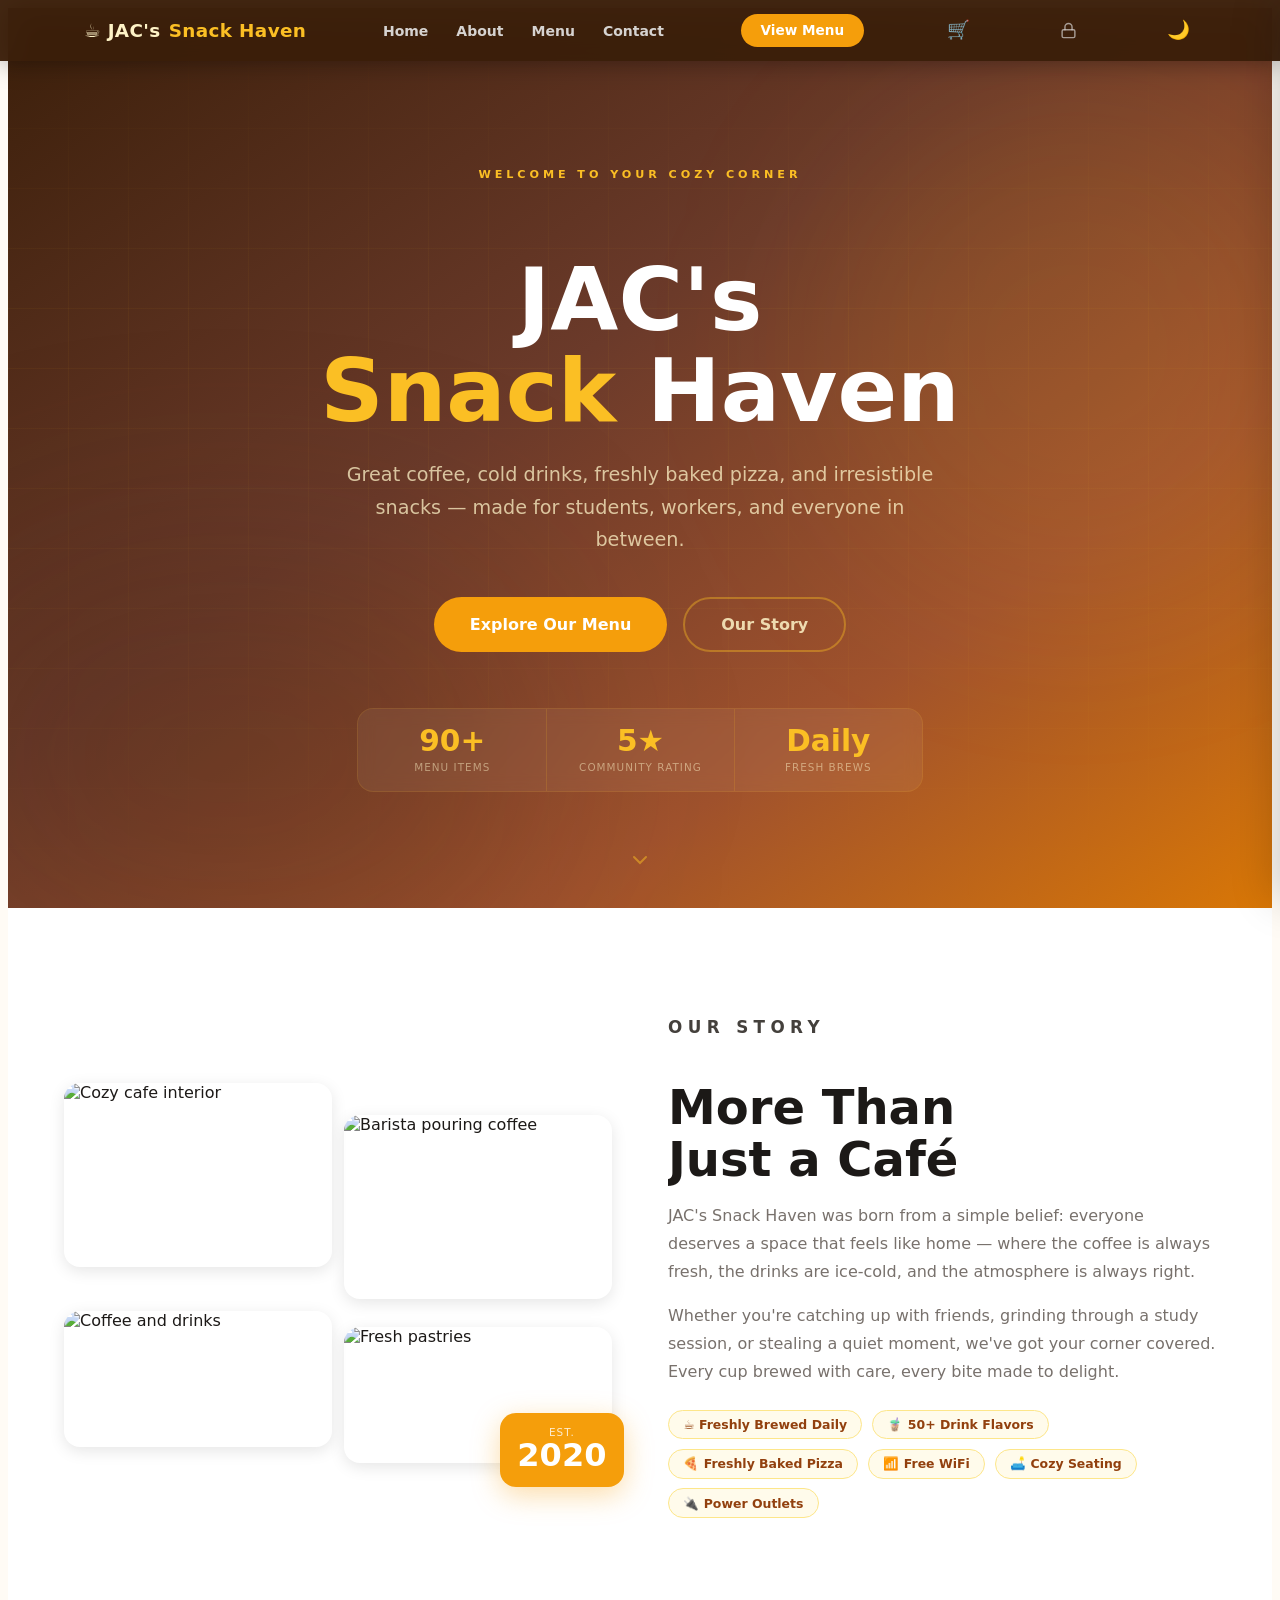
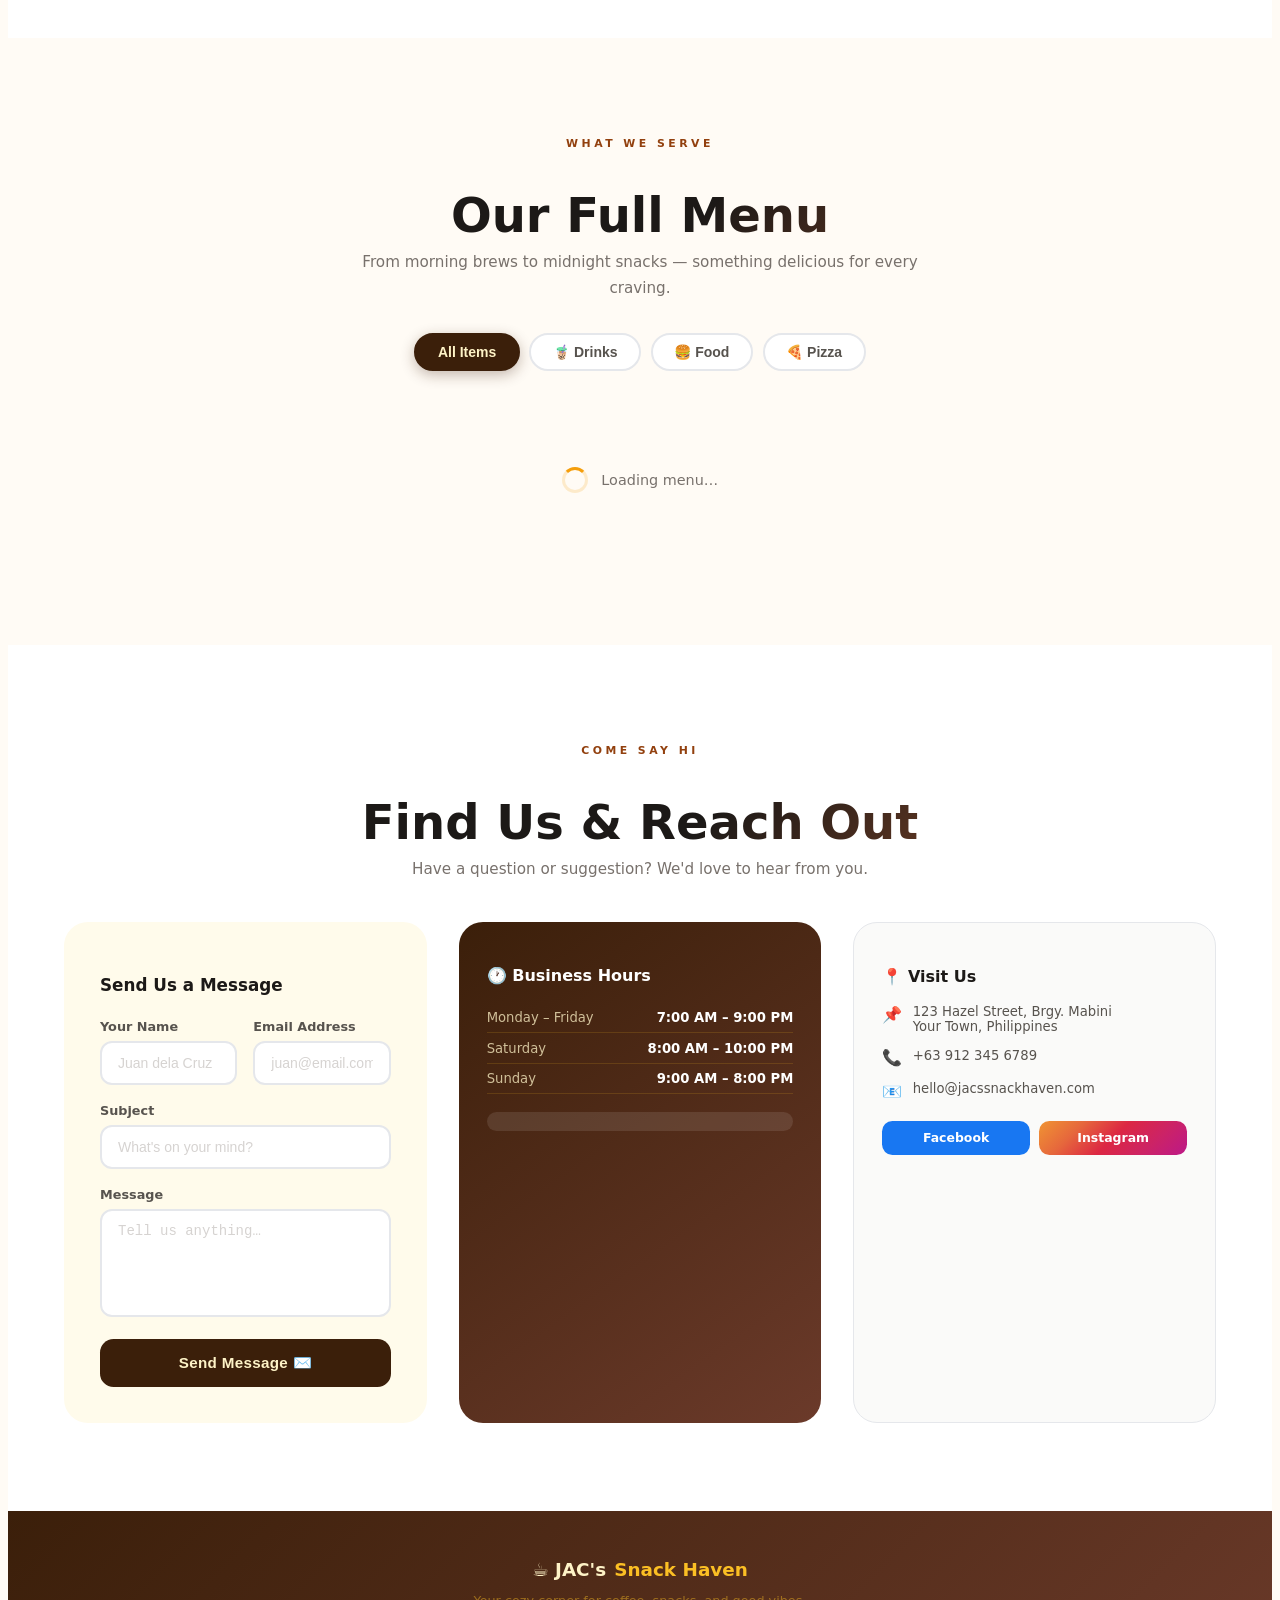
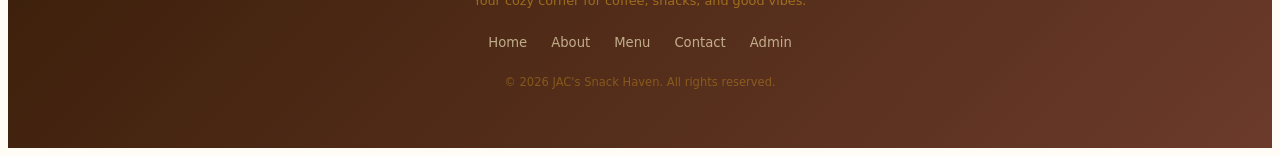
==== commit 1f13484d: "newupdtae" ====
--- a/index.html
+++ b/index.html
@@ -260,6 +260,9 @@
     <div style="font-size:2.5rem">🛒</div>
     <p style="font-weight:600;">Your order is empty</p>
     <p style="font-size:0.8rem;color:#a8a29e;">Tap <strong>+</strong> on any menu item to add it here.</p>
+    <button id="trackLastOrderBtn" class="track-last-btn" onclick="showTrackerView()" style="display:none;">
+      📋 Track my last order
+    </button>
   </div>
 
   <div id="cartFooter" class="cart-footer" style="display:none">
@@ -280,6 +283,34 @@
     <button class="btn-place-order" id="btnPlaceOrder" onclick="placeOrder()">
       Place Order 🎉
     </button>
+  </div>
+
+  <!-- Order tracker view (shown after placing order) -->
+  <div id="orderTracker" class="order-tracker" style="display:none">
+    <div class="tracker-header">
+      <div class="tracker-icon">🎉</div>
+      <div class="tracker-title">Order Placed!</div>
+      <div class="tracker-ref" id="trackerRef"></div>
+      <div class="tracker-meta" id="trackerMeta"></div>
+    </div>
+
+    <div class="tracker-steps" id="trackerSteps"></div>
+
+    <div>
+      <div class="tracker-items-title">Items in your order</div>
+      <div id="trackerItemsList"></div>
+      <div class="tracker-total">
+        <span>Total</span>
+        <span id="trackerTotal">₱0</span>
+      </div>
+    </div>
+
+    <div style="display:flex;flex-direction:column;gap:0.5rem;">
+      <button class="tracker-refresh-btn" id="trackerRefreshBtn" onclick="refreshOrderStatus()">
+        ↺ Refresh Status
+      </button>
+      <button class="btn-new-order" onclick="startNewOrder()">+ Place New Order</button>
+    </div>
   </div>
 </div>
 
--- a/css/styles.css
+++ b/css/styles.css
@@ -1403,6 +1403,159 @@
   border-color: var(--amber-500); background: var(--bg-tint); color: var(--amber-400);
 }
 [data-theme="dark"] .size-opt-price { color: var(--amber-400); }
+
+/* ══ ORDER TRACKER ══════════════════════════════════════════════════════════ */
+.order-tracker {
+  flex: 1; display: flex; flex-direction: column;
+  padding: 1.25rem; overflow-y: auto; gap: 1.25rem;
+}
+
+.tracker-header { text-align: center; }
+.tracker-icon   { font-size: 2.2rem; margin-bottom: 0.3rem; line-height: 1; }
+.tracker-title  {
+  font-size: 1.05rem; font-weight: 800; color: var(--text-main);
+  margin-bottom: 0.25rem;
+}
+.tracker-ref   { font-size: 0.7rem; color: var(--text-muted); letter-spacing: 0.06em; }
+.tracker-meta  { font-size: 0.82rem; color: var(--text-muted); margin-top: 0.3rem; }
+.tracker-type-badge {
+  display: inline-block;
+  background: #fffbeb; border: 1.5px solid #fde68a;
+  color: #92400e; font-size: 0.7rem; font-weight: 700;
+  padding: 1px 7px; border-radius: 99px; vertical-align: middle;
+}
+
+/* Status steps */
+.tracker-steps {
+  display: flex; align-items: flex-start; justify-content: center;
+  gap: 0; position: relative;
+}
+.tracker-step {
+  display: flex; flex-direction: column; align-items: center;
+  flex: 1; text-align: center; position: relative;
+}
+.tracker-step:not(:last-child)::after {
+  content: '';
+  position: absolute; top: 1rem; left: 50%;
+  width: 100%; height: 2.5px;
+  background: var(--border-color);
+  transition: background 0.4s ease;
+  z-index: 0;
+}
+.tracker-step.done:not(:last-child)::after { background: #22c55e; }
+
+.tracker-step-dot {
+  width: 2rem; height: 2rem; border-radius: 50%;
+  background: var(--bg-surface-alt);
+  border: 2.5px solid var(--border-color);
+  display: flex; align-items: center; justify-content: center;
+  font-size: 0.8rem; font-weight: 700;
+  color: var(--text-muted);
+  position: relative; z-index: 1;
+  transition: all 0.4s ease;
+}
+.tracker-step.done .tracker-step-dot {
+  background: #22c55e; border-color: #22c55e; color: #fff;
+}
+.tracker-step.active .tracker-step-dot {
+  background: var(--amber-500); border-color: var(--amber-500);
+  color: #fff;
+  box-shadow: 0 0 0 5px rgba(245,158,11,0.18);
+  animation: trackerPulse 1.5s ease infinite;
+}
+@keyframes trackerPulse {
+  0%, 100% { box-shadow: 0 0 0 5px rgba(245,158,11,0.18); }
+  50%       { box-shadow: 0 0 0 9px rgba(245,158,11,0.06); }
+}
+.tracker-step-label {
+  font-size: 0.65rem; font-weight: 600; color: var(--text-muted);
+  margin-top: 0.4rem; white-space: nowrap;
+}
+.tracker-step.done .tracker-step-label,
+.tracker-step.active .tracker-step-label { color: var(--text-main); }
+
+.tracker-cancelled-msg {
+  text-align: center; padding: 0.75rem 1rem;
+  background: #fef2f2; border: 1.5px solid #fca5a5;
+  color: #b91c1c; border-radius: 0.75rem;
+  font-size: 0.875rem; font-weight: 700;
+}
+.tracker-completed-msg {
+  text-align: center; padding: 0.75rem 1rem;
+  background: #f0fdf4; border: 1.5px solid #86efac;
+  color: #166534; border-radius: 0.75rem;
+  font-size: 0.875rem; font-weight: 700;
+}
+
+/* Items in tracker */
+.tracker-items-title {
+  font-size: 0.72rem; font-weight: 800; text-transform: uppercase;
+  letter-spacing: 0.06em; color: var(--text-muted);
+  margin-bottom: 0.5rem;
+}
+.tracker-item-row {
+  display: flex; justify-content: space-between; align-items: center;
+  font-size: 0.82rem; color: var(--text-main);
+  padding: 0.4rem 0; gap: 0.5rem;
+  border-bottom: 1px solid var(--border-color);
+}
+.tracker-item-row:last-child { border-bottom: none; }
+.tracker-item-price { color: #92400e; font-weight: 700; white-space: nowrap; }
+
+/* Total row */
+.tracker-total {
+  display: flex; justify-content: space-between;
+  font-weight: 800; font-size: 0.9rem;
+  padding-top: 0.5rem;
+  border-top: 2px solid var(--border-color);
+  color: var(--text-main);
+}
+.tracker-total span:last-child { color: #92400e; }
+
+/* Tracker action buttons */
+.tracker-refresh-btn {
+  width: 100%; padding: 0.65rem;
+  border: 1.5px solid var(--border-color);
+  background: var(--bg-surface-alt);
+  color: var(--text-muted);
+  font-size: 0.82rem; font-weight: 700;
+  border-radius: 0.65rem; cursor: pointer;
+  transition: all 0.15s;
+}
+.tracker-refresh-btn:hover { border-color: var(--amber-500); color: #92400e; background: #fffbeb; }
+.tracker-refresh-btn:disabled { opacity: 0.5; cursor: not-allowed; }
+
+.btn-new-order {
+  width: 100%; padding: 0.75rem;
+  background: var(--brew-dark); color: #fef3c7;
+  font-weight: 700; font-size: 0.9rem;
+  border: none; border-radius: 0.85rem; cursor: pointer;
+  transition: background 0.2s, transform 0.15s;
+}
+.btn-new-order:hover { background: var(--brew-medium); transform: translateY(-1px); }
+
+/* Track-last-order button in empty cart */
+.track-last-btn {
+  margin-top: 0.75rem; padding: 0.6rem 1.25rem;
+  background: none; border: 1.5px solid var(--border-color);
+  color: var(--text-muted); font-size: 0.82rem; font-weight: 600;
+  border-radius: 0.65rem; cursor: pointer;
+  transition: all 0.15s;
+}
+.track-last-btn:hover { border-color: var(--amber-500); color: #92400e; background: #fffbeb; }
+
+/* Dark mode tracker */
+[data-theme="dark"] .tracker-type-badge {
+  background: #2a1e0d; border-color: #5d3a1a; color: var(--amber-400);
+}
+[data-theme="dark"] .tracker-step-dot {
+  background: var(--bg-surface-alt); border-color: var(--border-color); color: var(--text-muted);
+}
+[data-theme="dark"] .tracker-total { border-top-color: var(--border-color); }
+[data-theme="dark"] .tracker-total span:last-child { color: var(--amber-400); }
+[data-theme="dark"] .tracker-item-price { color: var(--amber-400); }
+[data-theme="dark"] .tracker-cancelled-msg { background: #450a0a; border-color: #991b1b; color: #fca5a5; }
+[data-theme="dark"] .tracker-completed-msg { background: #052e16; border-color: #166534; color: #86efac; }
 
 /* ══ ORDER SUCCESS TOAST ════════════════════════════════════════════════════ */
 .order-success-toast {
